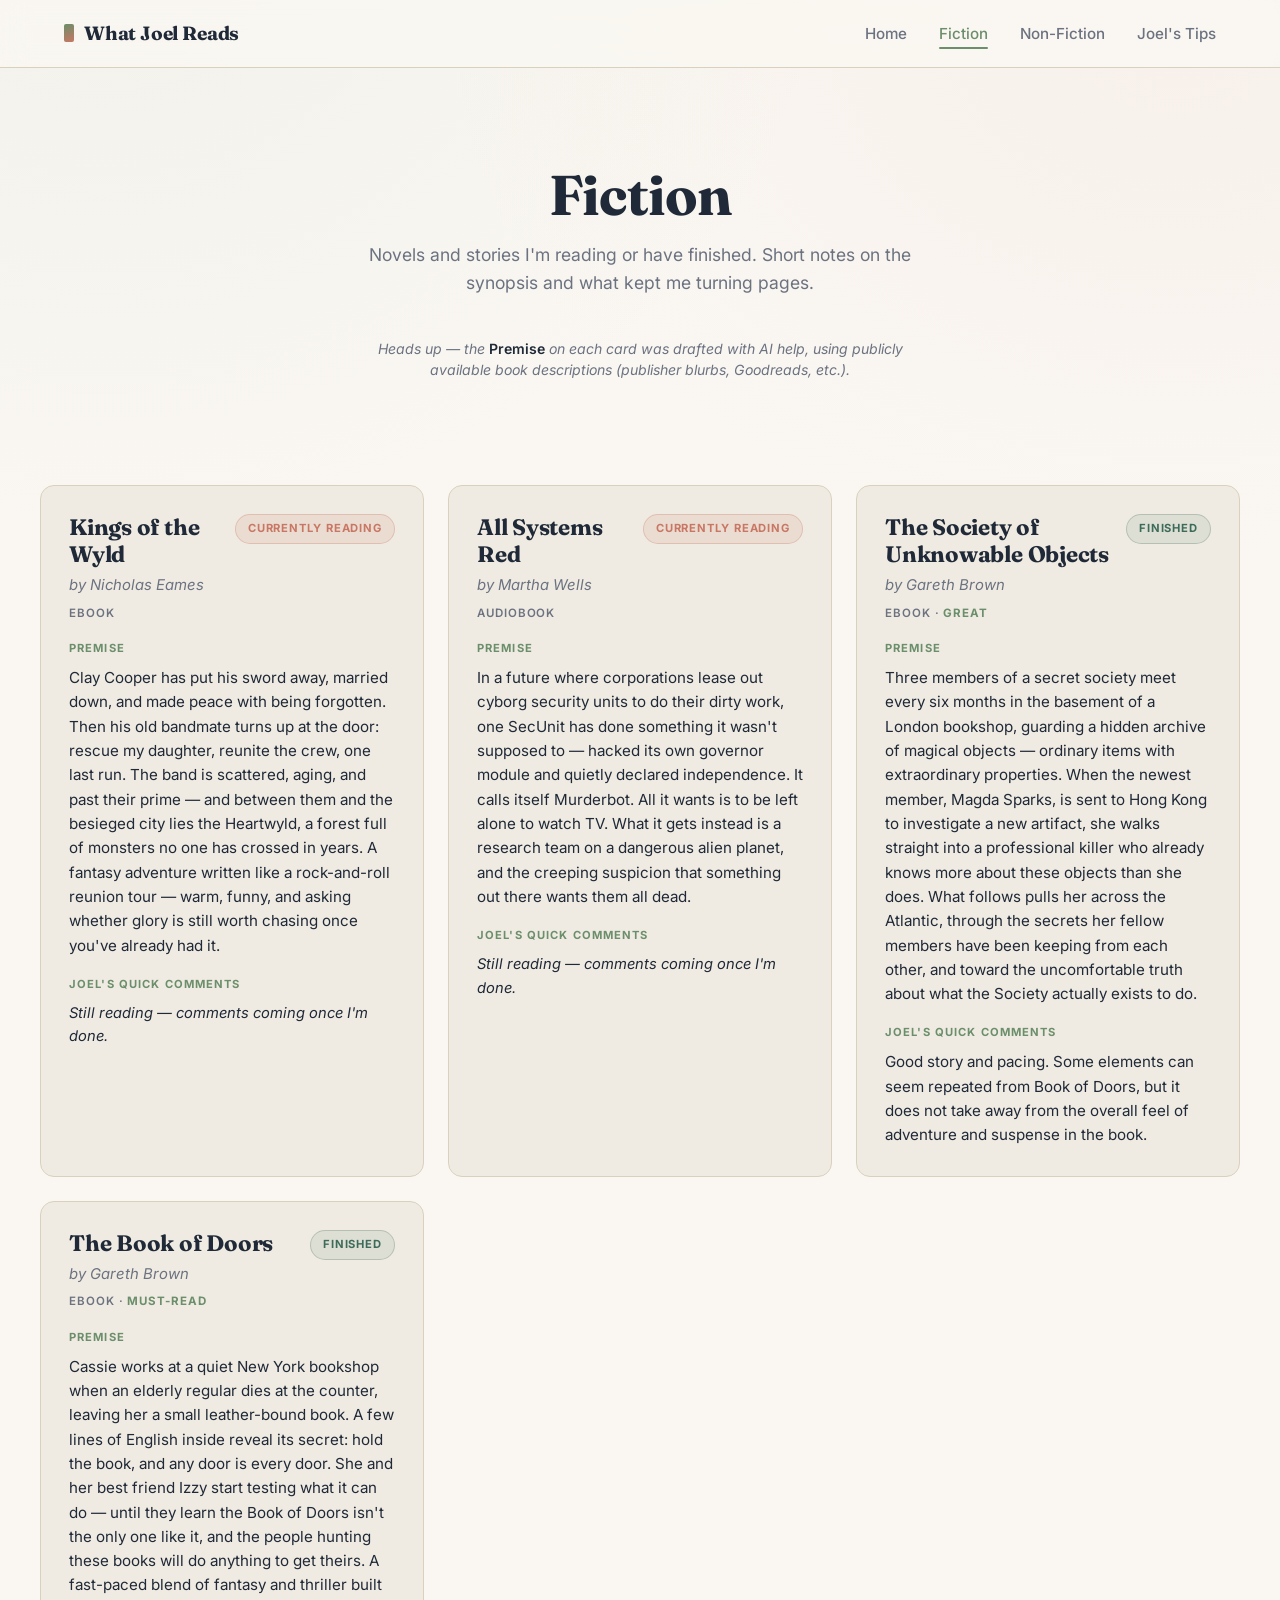
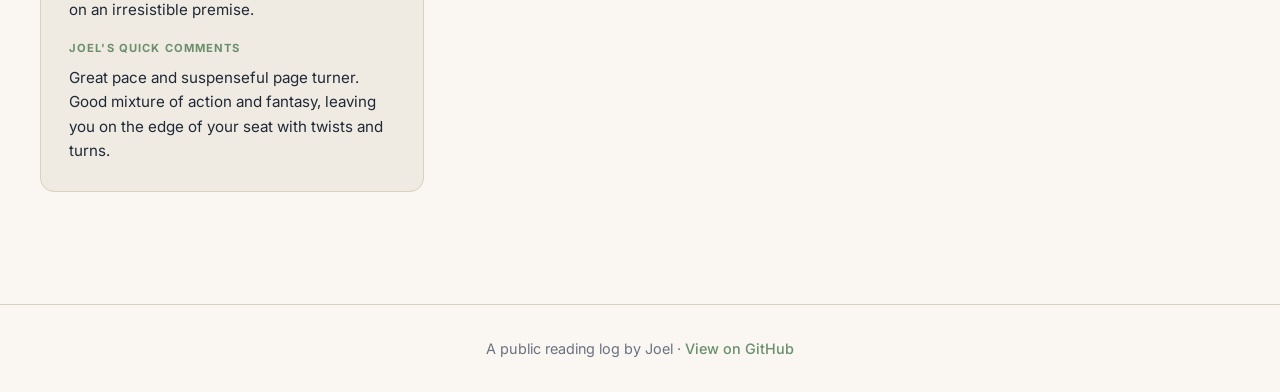
==== fiction.html @ af79e4ab "Update Book of Doors tier to must-read Co-Authored-By: Claude Sonnet 4.6 <noreply@anthropic.com>" ====
<!DOCTYPE html>
<html lang="en">
<head>
  <meta charset="UTF-8">
  <meta name="viewport" content="width=device-width, initial-scale=1.0">
  <title>Fiction — What Joel Reads</title>
  <meta name="description" content="Fiction I'm reading and have read — novels, short stories, and the worlds worth getting lost in.">
  <link rel="preconnect" href="https://fonts.googleapis.com">
  <link rel="preconnect" href="https://fonts.gstatic.com" crossorigin>
  <link rel="stylesheet" href="https://fonts.googleapis.com/css2?family=Fraunces:ital,wght@0,400;0,600;0,700;1,400&family=Inter:wght@400;500;600;700;800&display=swap">
  <link rel="stylesheet" href="styles.css">
</head>
<body>
  <nav class="nav">
    <div class="nav-inner">
      <a href="index.html" class="nav-brand">What Joel Reads</a>
      <button class="nav-toggle" aria-label="Toggle menu" aria-expanded="false">Menu</button>
      <ul class="nav-links">
        <li><a href="index.html">Home</a></li>
        <li><a href="fiction.html" class="active">Fiction</a></li>
        <li><a href="nonfiction.html">Non-Fiction</a></li>
        <li><a href="tips.html">Joel's Tips</a></li>
      </ul>
    </div>
  </nav>

  <main>
    <section class="page-header container">
      <h1 class="fade-up">Fiction</h1>
      <p class="fade-up delay-1">
        Novels and stories I'm reading or have finished. Short notes on the synopsis and what
        kept me turning pages.
      </p>
    </section>

    <p class="page-note container fade-up delay-2">
      Heads up — the <em>Premise</em> on each card was drafted with AI help, using publicly
      available book descriptions (publisher blurbs, Goodreads, etc.).
    </p>

    <section class="section container">
      <!--
        ============================================================
        BOOK CARD TEMPLATE — copy this block to add a new book
        ============================================================
        - Status badge class: "status-reading" / "status-finished" / "status-queued"
        - Badge text: "Currently Reading" / "Finished" / "Up Next"
        - Meta line: format (Ebook / Audiobook / Physical) · optional tier
        - Fiction uses Premise only (a short, trailer-style hook — no spoilers, no "What I Like")
        ============================================================

        <article class="book-card">
          <div class="book-card-head">
            <div class="book-title-block">
              <h2 class="book-title">[Book Title]</h2>
              <p class="book-author">by [Author Name]</p>
              <p class="book-meta">[Format] · <span class="tier">[tier]</span></p>
            </div>
            <span class="status status-reading">Currently Reading</span>
          </div>
          <div class="book-section">
            <h4>Premise</h4>
            <p>[Back-cover-style hook — the setup, the stakes, the feel. No spoilers.]</p>
          </div>
          <div class="book-section">
            <h4>Joel's Quick Comments</h4>
            <p>[Your take — pace, feel, what worked, what didn't.]</p>
          </div>
        </article>
      -->

      <div class="grid">
        <article class="book-card fade-up">
          <div class="book-card-head">
            <div class="book-title-block">
              <h2 class="book-title">Kings of the Wyld</h2>
              <p class="book-author">by Nicholas Eames</p>
              <p class="book-meta">Ebook</p>
            </div>
            <span class="status status-reading">Currently Reading</span>
          </div>
          <div class="book-section">
            <h4>Premise</h4>
            <p>Clay Cooper has put his sword away, married down, and made peace with being forgotten.
              Then his old bandmate turns up at the door: rescue my daughter, reunite the crew, one
              last run. The band is scattered, aging, and past their prime — and between them and
              the besieged city lies the Heartwyld, a forest full of monsters no one has crossed in
              years. A fantasy adventure written like a rock-and-roll reunion tour — warm, funny,
              and asking whether glory is still worth chasing once you've already had it.</p>
          </div>
          <div class="book-section">
            <h4>Joel's Quick Comments</h4>
            <p class="book-placeholder">Still reading — comments coming once I'm done.</p>
          </div>
        </article>

        <article class="book-card fade-up delay-1">
          <div class="book-card-head">
            <div class="book-title-block">
              <h2 class="book-title">All Systems Red</h2>
              <p class="book-author">by Martha Wells</p>
              <p class="book-meta">Audiobook</p>
            </div>
            <span class="status status-reading">Currently Reading</span>
          </div>
          <div class="book-section">
            <h4>Premise</h4>
            <p>In a future where corporations lease out cyborg security units to do their dirty work, one SecUnit has done something it wasn't supposed to — hacked its own governor module and quietly declared independence. It calls itself Murderbot. All it wants is to be left alone to watch TV. What it gets instead is a research team on a dangerous alien planet, and the creeping suspicion that something out there wants them all dead.</p>
          </div>
          <div class="book-section">
            <h4>Joel's Quick Comments</h4>
            <p class="book-placeholder">Still reading — comments coming once I'm done.</p>
          </div>
        </article>

        <article class="book-card fade-up delay-2">
          <div class="book-card-head">
            <div class="book-title-block">
              <h2 class="book-title">The Society of Unknowable Objects</h2>
              <p class="book-author">by Gareth Brown</p>
              <p class="book-meta">Ebook · <span class="tier">great</span></p>
            </div>
            <span class="status status-finished">Finished</span>
          </div>
          <div class="book-section">
            <h4>Premise</h4>
            <p>Three members of a secret society meet every six months in the basement of a London
              bookshop, guarding a hidden archive of magical objects — ordinary items with
              extraordinary properties. When the newest member, Magda Sparks, is sent to Hong Kong
              to investigate a new artifact, she walks straight into a professional killer who
              already knows more about these objects than she does. What follows pulls her across
              the Atlantic, through the secrets her fellow members have been keeping from each
              other, and toward the uncomfortable truth about what the Society actually exists to
              do.</p>
          </div>
          <div class="book-section">
            <h4>Joel's Quick Comments</h4>
            <p>Good story and pacing. Some elements can seem repeated from Book of Doors, but it
              does not take away from the overall feel of adventure and suspense in the book.</p>
          </div>
        </article>

        <article class="book-card fade-up delay-3">
          <div class="book-card-head">
            <div class="book-title-block">
              <h2 class="book-title">The Book of Doors</h2>
              <p class="book-author">by Gareth Brown</p>
              <p class="book-meta">Ebook · <span class="tier">must-read</span></p>
            </div>
            <span class="status status-finished">Finished</span>
          </div>
          <div class="book-section">
            <h4>Premise</h4>
            <p>Cassie works at a quiet New York bookshop when an elderly regular dies at the
              counter, leaving her a small leather-bound book. A few lines of English inside reveal
              its secret: hold the book, and any door is every door. She and her best friend Izzy
              start testing what it can do — until they learn the Book of Doors isn't the only one
              like it, and the people hunting these books will do anything to get theirs. A
              fast-paced blend of fantasy and thriller built on an irresistible premise.</p>
          </div>
          <div class="book-section">
            <h4>Joel's Quick Comments</h4>
            <p>Great pace and suspenseful page turner. Good mixture of action and fantasy, leaving
              you on the edge of your seat with twists and turns.</p>
          </div>
        </article>
      </div>
    </section>
  </main>

  <footer class="footer">
    <div class="container">
      <p>A public reading log by Joel · <a href="https://github.com/Jakayus/ReadingTheseBooks">View on GitHub</a></p>
    </div>
  </footer>

  <script src="script.js"></script>
</body>
</html>
---- styles.css ----
:root {
  --bg: #faf7f2;
  --surface: #f0ebe2;
  --surface-2: #e6dfd1;
  --border: #d9d0bd;
  --border-strong: #c9bea8;
  --text: #1f2937;
  --text-muted: #6b7280;
  --accent: #6b8e6b;
  --accent-hover: #547254;
  --accent-2: #c87764;
  --success: #3d6b5a;
  --in-progress: #c87764;

  --font-sans: 'Inter', -apple-system, BlinkMacSystemFont, 'Segoe UI', sans-serif;
  --font-serif: 'Fraunces', 'Iowan Old Style', Georgia, serif;

  --radius: 14px;
  --radius-sm: 8px;

  --shadow-sm: 0 1px 2px rgba(31, 41, 55, 0.04);
  --shadow-md: 0 1px 3px rgba(31, 41, 55, 0.04), 0 4px 16px rgba(31, 41, 55, 0.04);
  --shadow-lg: 0 4px 12px rgba(31, 41, 55, 0.05), 0 16px 40px rgba(31, 41, 55, 0.08);

  --transition: 200ms cubic-bezier(0.4, 0, 0.2, 1);
  --container: 1200px;
}

*,
*::before,
*::after {
  box-sizing: border-box;
  margin: 0;
  padding: 0;
}

html {
  scroll-behavior: smooth;
}

body {
  background-color: var(--bg);
  background-image:
    radial-gradient(at 8% -10%, rgba(107, 142, 107, 0.06) 0, transparent 45%),
    radial-gradient(at 92% 4%, rgba(200, 119, 100, 0.05) 0, transparent 45%);
  background-attachment: fixed;
  color: var(--text);
  font-family: var(--font-sans);
  font-size: 16px;
  line-height: 1.6;
  -webkit-font-smoothing: antialiased;
  -moz-osx-font-smoothing: grayscale;
  min-height: 100vh;
  display: flex;
  flex-direction: column;
}

main {
  flex: 1;
}

.container {
  width: 100%;
  max-width: var(--container);
  margin: 0 auto;
  padding: 0 24px;
}

/* ============ NAV ============ */

.nav {
  position: sticky;
  top: 0;
  z-index: 100;
  background-color: rgba(250, 247, 242, 0.85);
  backdrop-filter: saturate(180%) blur(14px);
  -webkit-backdrop-filter: saturate(180%) blur(14px);
  border-bottom: 1px solid var(--border);
}

.nav-inner {
  display: flex;
  align-items: center;
  justify-content: space-between;
  padding: 18px 24px;
  max-width: var(--container);
  margin: 0 auto;
  position: relative;
}

.nav-brand {
  font-family: var(--font-serif);
  font-weight: 700;
  font-size: 1.2rem;
  color: var(--text);
  text-decoration: none;
  letter-spacing: -0.01em;
  display: inline-flex;
  align-items: center;
  gap: 10px;
}

.nav-brand::before {
  content: "";
  display: inline-block;
  width: 10px;
  height: 18px;
  border-radius: 2px;
  background: linear-gradient(160deg, var(--accent) 0%, var(--accent-2) 100%);
}

.nav-links {
  display: flex;
  gap: 32px;
  list-style: none;
  align-items: center;
}

.nav-links a {
  color: var(--text-muted);
  text-decoration: none;
  font-weight: 500;
  font-size: 0.95rem;
  transition: color var(--transition);
  position: relative;
  padding: 4px 0;
}

.nav-links a:hover,
.nav-links a.active {
  color: var(--accent);
}

.nav-links a.active::after {
  content: "";
  position: absolute;
  bottom: -2px;
  left: 0;
  right: 0;
  height: 2px;
  background-color: var(--accent);
  border-radius: 2px;
}

.nav-toggle {
  display: none;
  background: none;
  border: 1px solid var(--border);
  border-radius: 8px;
  padding: 8px 12px;
  cursor: pointer;
  color: var(--text);
  font-size: 1rem;
  font-weight: 600;
}

/* ============ HERO ============ */

.hero {
  padding: clamp(72px, 12vw, 132px) 0 clamp(48px, 8vw, 88px);
  text-align: center;
}

.hero-eyebrow {
  display: inline-block;
  font-size: 0.78rem;
  font-weight: 600;
  text-transform: uppercase;
  letter-spacing: 0.12em;
  color: var(--accent);
  background-color: rgba(107, 142, 107, 0.1);
  border: 1px solid rgba(107, 142, 107, 0.2);
  padding: 6px 14px;
  border-radius: 999px;
  margin-bottom: 28px;
}

.hero h1 {
  font-family: var(--font-serif);
  font-weight: 700;
  font-size: clamp(2.5rem, 6.5vw, 4.75rem);
  line-height: 1.05;
  letter-spacing: -0.025em;
  margin-bottom: 24px;
  background: linear-gradient(135deg, var(--accent) 0%, var(--accent-2) 100%);
  -webkit-background-clip: text;
  background-clip: text;
  -webkit-text-fill-color: transparent;
  color: transparent;
  max-width: 14ch;
  margin-left: auto;
  margin-right: auto;
}

.hero p {
  font-size: clamp(1.05rem, 1.6vw, 1.25rem);
  color: var(--text-muted);
  max-width: 620px;
  margin: 0 auto 40px;
  line-height: 1.6;
}

.btn-group {
  display: flex;
  gap: 14px;
  justify-content: center;
  flex-wrap: wrap;
}

.btn {
  display: inline-flex;
  align-items: center;
  gap: 8px;
  padding: 13px 26px;
  border-radius: 10px;
  font-family: inherit;
  font-weight: 600;
  font-size: 0.95rem;
  text-decoration: none;
  cursor: pointer;
  transition: all var(--transition);
  border: 1px solid transparent;
  white-space: nowrap;
}

.btn-primary {
  background-color: var(--accent);
  color: #fff;
  box-shadow: 0 1px 2px rgba(107, 142, 107, 0.2);
}

.btn-primary:hover {
  background-color: var(--accent-hover);
  transform: translateY(-2px);
  box-shadow: 0 8px 20px rgba(107, 142, 107, 0.28);
}

.btn-secondary {
  background-color: transparent;
  color: var(--text);
  border-color: var(--border-strong);
}

.btn-secondary:hover {
  border-color: var(--accent);
  color: var(--accent);
  transform: translateY(-2px);
  background-color: rgba(107, 142, 107, 0.04);
}

/* ============ PAGE HEADER ============ */

.page-header {
  padding: clamp(56px, 9vw, 96px) 0 clamp(28px, 4vw, 48px);
  text-align: center;
}

.page-header .hero-eyebrow {
  margin-bottom: 20px;
}

.page-header h1 {
  font-family: var(--font-serif);
  font-weight: 700;
  font-size: clamp(2rem, 5vw, 3.5rem);
  line-height: 1.1;
  letter-spacing: -0.02em;
  margin-bottom: 16px;
}

.page-header p {
  font-size: 1.1rem;
  color: var(--text-muted);
  max-width: 600px;
  margin: 0 auto;
}

.page-note {
  max-width: 600px;
  margin: -8px auto clamp(32px, 5vw, 56px);
  text-align: center;
  font-size: 0.88rem;
  font-style: italic;
  color: var(--text-muted);
  line-height: 1.55;
}

.page-note em {
  font-style: normal;
  font-weight: 600;
  color: var(--text);
}

/* ============ SECTION ============ */

.section {
  padding: clamp(24px, 4vw, 48px) 0 clamp(64px, 10vw, 112px);
}

.section-divider {
  display: flex;
  align-items: center;
  gap: 16px;
  margin: 0 auto 32px;
  max-width: 200px;
  color: var(--text-muted);
  font-family: var(--font-serif);
  font-style: italic;
  font-size: 0.95rem;
}

.section-divider::before,
.section-divider::after {
  content: "";
  flex: 1;
  height: 1px;
  background-color: var(--border-strong);
}

/* ============ GRID ============ */

.grid {
  display: grid;
  grid-template-columns: repeat(3, 1fr);
  gap: 24px;
}

.grid-2 {
  grid-template-columns: repeat(2, 1fr);
}

@media (max-width: 900px) {
  .grid,
  .grid-2 {
    grid-template-columns: repeat(2, 1fr);
  }
}

@media (max-width: 620px) {
  .grid,
  .grid-2 {
    grid-template-columns: 1fr;
  }
}

/* ============ FEATURE CARD (landing) ============ */

.feature-card {
  background-color: var(--surface);
  border: 1px solid var(--border);
  border-radius: var(--radius);
  padding: 32px;
  text-decoration: none;
  color: inherit;
  display: flex;
  flex-direction: column;
  gap: 12px;
  transition: all var(--transition);
  position: relative;
  overflow: hidden;
}

.feature-card::before {
  content: "";
  position: absolute;
  top: 0;
  left: 0;
  right: 0;
  height: 3px;
  background: linear-gradient(90deg, var(--accent), var(--accent-2));
  opacity: 0;
  transition: opacity var(--transition);
}

.feature-card:hover {
  transform: translateY(-4px);
  border-color: var(--border-strong);
  box-shadow: var(--shadow-lg);
  background-color: var(--surface-2);
}

.feature-card:hover::before {
  opacity: 1;
}

.feature-eyebrow {
  font-size: 0.75rem;
  font-weight: 600;
  text-transform: uppercase;
  letter-spacing: 0.1em;
  color: var(--accent);
  margin-bottom: 4px;
}

.feature-card h3 {
  font-family: var(--font-serif);
  font-weight: 700;
  font-size: 1.5rem;
  line-height: 1.2;
  color: var(--text);
}

.feature-card p {
  color: var(--text-muted);
  font-size: 0.97rem;
  line-height: 1.6;
}

.feature-arrow {
  display: inline-flex;
  align-items: center;
  gap: 6px;
  margin-top: auto;
  padding-top: 16px;
  color: var(--accent);
  font-weight: 600;
  font-size: 0.9rem;
  transition: gap var(--transition);
}

.feature-card:hover .feature-arrow {
  gap: 12px;
}

/* ============ BOOK CARD ============ */

.book-card {
  background-color: var(--surface);
  border: 1px solid var(--border);
  border-radius: var(--radius);
  padding: 28px;
  display: flex;
  flex-direction: column;
  gap: 18px;
  transition: all var(--transition);
}

.book-card:hover {
  transform: translateY(-3px);
  border-color: var(--border-strong);
  box-shadow: var(--shadow-lg);
  background-color: var(--surface-2);
}

.book-card-head {
  display: flex;
  justify-content: space-between;
  align-items: flex-start;
  gap: 16px;
}

.book-title-block {
  min-width: 0;
}

.book-title {
  font-family: var(--font-serif);
  font-weight: 700;
  font-size: 1.4rem;
  line-height: 1.2;
  letter-spacing: -0.01em;
  color: var(--text);
  margin-bottom: 6px;
}

.book-author {
  font-size: 0.93rem;
  color: var(--text-muted);
  font-style: italic;
}

.status {
  display: inline-block;
  padding: 5px 12px;
  border-radius: 999px;
  font-size: 0.7rem;
  font-weight: 700;
  text-transform: uppercase;
  letter-spacing: 0.08em;
  white-space: nowrap;
  flex-shrink: 0;
}

.status-reading {
  background-color: rgba(200, 119, 100, 0.12);
  color: var(--in-progress);
  border: 1px solid rgba(200, 119, 100, 0.3);
}

.status-finished {
  background-color: rgba(61, 107, 90, 0.1);
  color: var(--success);
  border: 1px solid rgba(61, 107, 90, 0.25);
}

.status-queued {
  background-color: rgba(163, 120, 42, 0.12);
  color: #8a6420;
  border: 1px solid rgba(163, 120, 42, 0.3);
}

.status-ongoing-learning {
  background-color: rgba(66, 133, 175, 0.12);
  color: #2e6a9e;
  border: 1px solid rgba(66, 133, 175, 0.3);
}

.status-ongoing-workbook {
  background-color: rgba(130, 90, 160, 0.12);
  color: #6b3fa0;
  border: 1px solid rgba(130, 90, 160, 0.3);
}

.book-meta {
  margin-top: 6px;
  font-size: 0.72rem;
  font-weight: 600;
  text-transform: uppercase;
  letter-spacing: 0.08em;
  color: var(--text-muted);
}

.book-meta .tier {
  color: var(--accent);
  font-weight: 700;
}

.book-section ul.bullet-list {
  list-style: none;
  padding: 0;
  margin: 0;
}

.book-section ul.bullet-list li {
  position: relative;
  padding-left: 22px;
  margin-bottom: 8px;
  font-size: 0.94rem;
  line-height: 1.55;
  color: var(--text);
}

.book-section ul.bullet-list li:last-child {
  margin-bottom: 0;
}

.book-section ul.bullet-list li::before {
  content: "→";
  position: absolute;
  left: 0;
  color: var(--accent);
  font-weight: 700;
}

.book-coming-soon {
  margin-top: 4px;
  padding-top: 14px;
  border-top: 1px dashed var(--border-strong);
  font-style: italic;
  font-size: 0.9rem;
  color: var(--text-muted);
}

.book-section .book-placeholder {
  font-style: italic;
  font-size: 0.92rem;
  color: var(--text);
}

.book-section h4 {
  font-size: 0.7rem;
  font-weight: 700;
  text-transform: uppercase;
  letter-spacing: 0.1em;
  color: var(--accent);
  margin-bottom: 8px;
}

.book-section p {
  color: var(--text);
  font-size: 0.95rem;
  line-height: 1.6;
}

.book-section--brief p {
  font-size: 0.88rem;
  color: var(--text);
  line-height: 1.55;
}

/* ============ TIPS PAGE ============ */

.tips-coming-soon {
  text-align: center;
  font-family: var(--font-serif);
  font-style: italic;
  font-size: 1.2rem;
  color: var(--text-muted);
  padding: clamp(48px, 8vw, 96px) 0;
}

.tips-stack {
  display: flex;
  flex-direction: column;
  gap: 24px;
  max-width: 820px;
  margin: 0 auto;
}

.tip-card {
  background-color: var(--surface);
  border: 1px solid var(--border);
  border-radius: var(--radius);
  padding: 36px;
  transition: all var(--transition);
  position: relative;
}

.tip-card:hover {
  border-color: var(--border-strong);
  box-shadow: var(--shadow-md);
}

.tip-number {
  position: absolute;
  top: 24px;
  right: 32px;
  font-family: var(--font-serif);
  font-style: italic;
  font-weight: 400;
  font-size: 2.5rem;
  color: var(--accent);
  opacity: 0.3;
  line-height: 1;
}

.tip-card h2 {
  font-family: var(--font-serif);
  font-weight: 700;
  font-size: 1.6rem;
  line-height: 1.2;
  letter-spacing: -0.01em;
  margin-bottom: 16px;
  padding-right: 60px;
}

.tip-card > p {
  color: var(--text-muted);
  font-size: 1rem;
  line-height: 1.7;
  margin-bottom: 16px;
}

.tip-card > p:last-child {
  margin-bottom: 0;
}

.tip-list {
  list-style: none;
  padding: 0;
}

.tip-list li {
  position: relative;
  padding-left: 24px;
  margin-bottom: 10px;
  color: var(--text-muted);
  line-height: 1.6;
}

.tip-list li::before {
  content: "→";
  position: absolute;
  left: 0;
  color: var(--accent);
  font-weight: 700;
}

.tip-list li strong {
  color: var(--text);
  font-weight: 600;
}

/* ============ FOOTER ============ */

.footer {
  border-top: 1px solid var(--border);
  padding: 32px 0;
  text-align: center;
  color: var(--text-muted);
  font-size: 0.9rem;
  margin-top: auto;
}

.footer a {
  color: var(--accent);
  text-decoration: none;
  font-weight: 500;
}

.footer a:hover {
  text-decoration: underline;
}

/* ============ FADE-IN ANIMATION ============ */

@media (prefers-reduced-motion: no-preference) {
  .fade-up {
    opacity: 0;
    transform: translateY(16px);
    animation: fadeUp 600ms cubic-bezier(0.4, 0, 0.2, 1) forwards;
  }

  .fade-up.delay-1 { animation-delay: 80ms; }
  .fade-up.delay-2 { animation-delay: 160ms; }
  .fade-up.delay-3 { animation-delay: 240ms; }
  .fade-up.delay-4 { animation-delay: 320ms; }

  @keyframes fadeUp {
    to {
      opacity: 1;
      transform: translateY(0);
    }
  }
}

/* ============ MOBILE NAV ============ */

@media (max-width: 720px) {
  .nav-toggle {
    display: inline-flex;
  }

  .nav-links {
    display: none;
    position: absolute;
    top: 100%;
    left: 0;
    right: 0;
    background-color: var(--bg);
    border-bottom: 1px solid var(--border);
    flex-direction: column;
    gap: 4px;
    padding: 16px 24px 24px;
    align-items: stretch;
  }

  .nav-links.open {
    display: flex;
  }

  .nav-links li {
    width: 100%;
  }

  .nav-links a {
    display: block;
    padding: 10px 0;
    font-size: 1rem;
  }

  .nav-links a.active::after {
    display: none;
  }
}
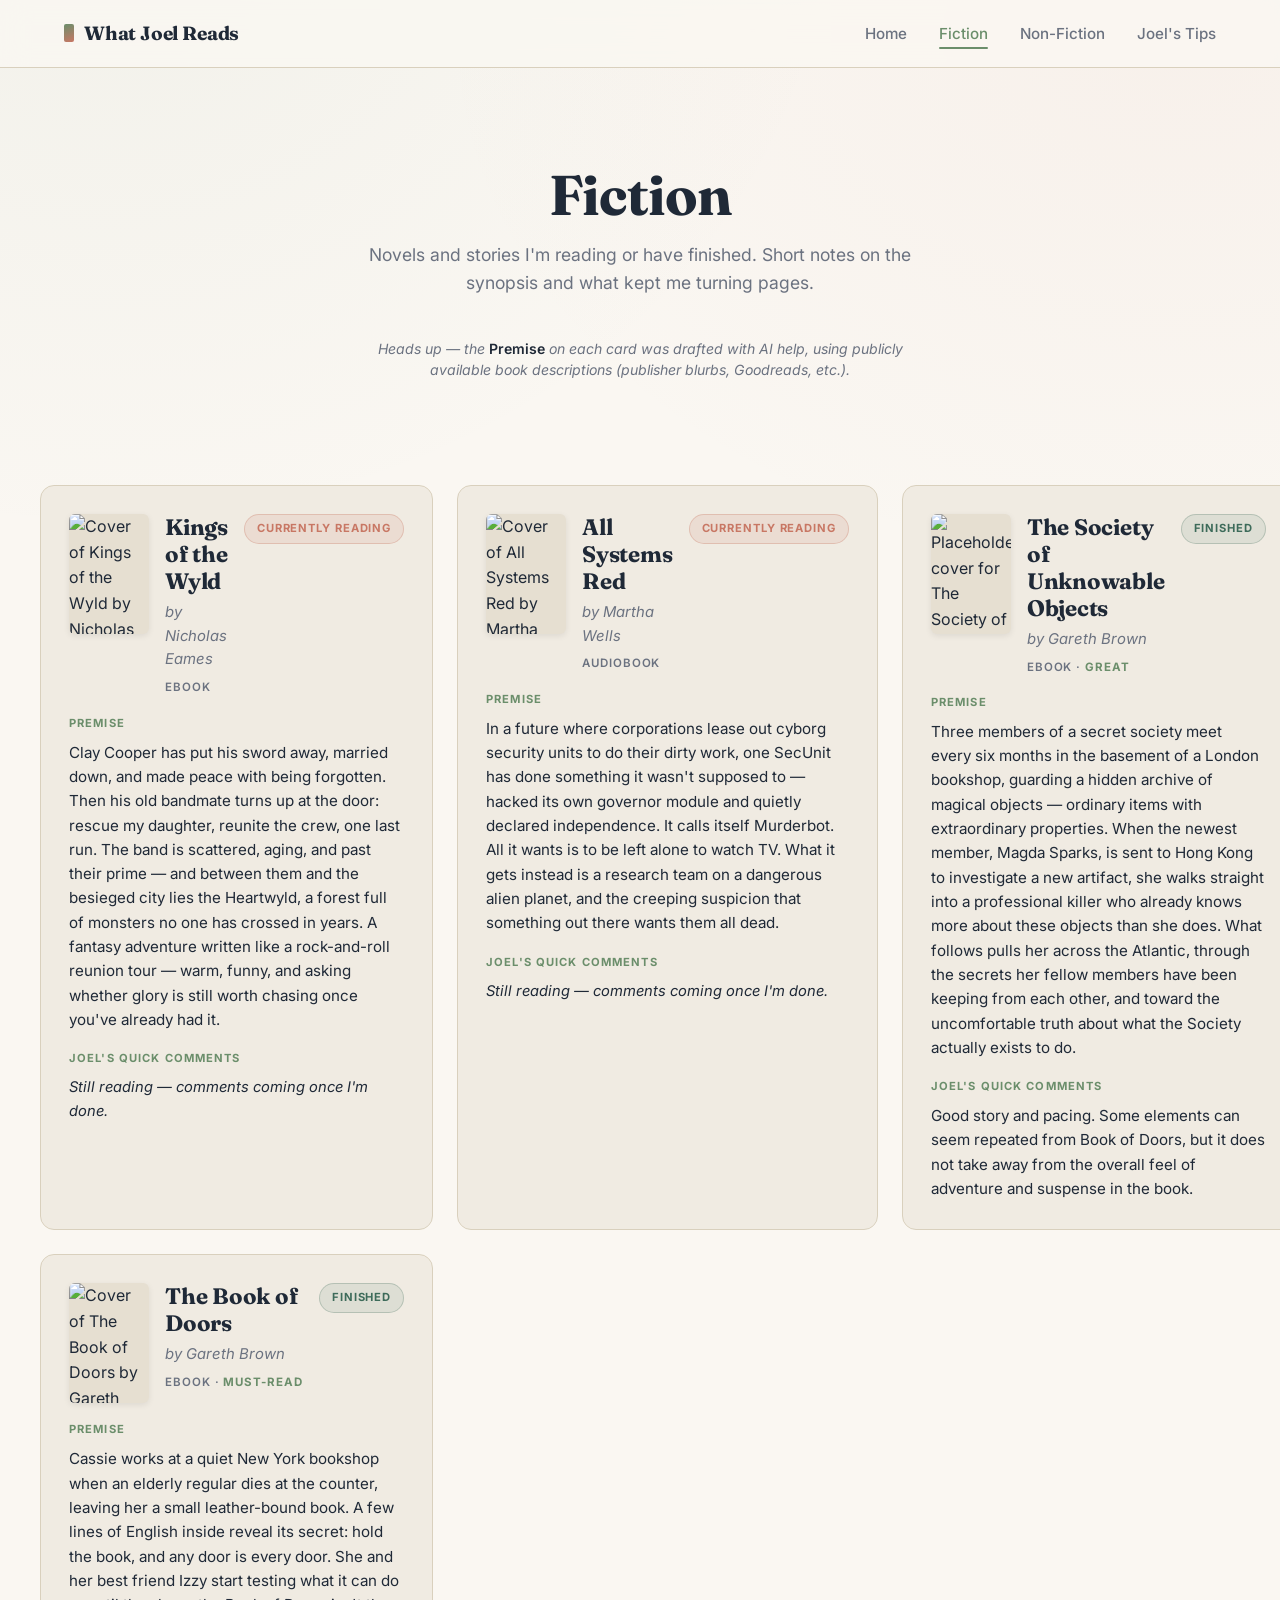
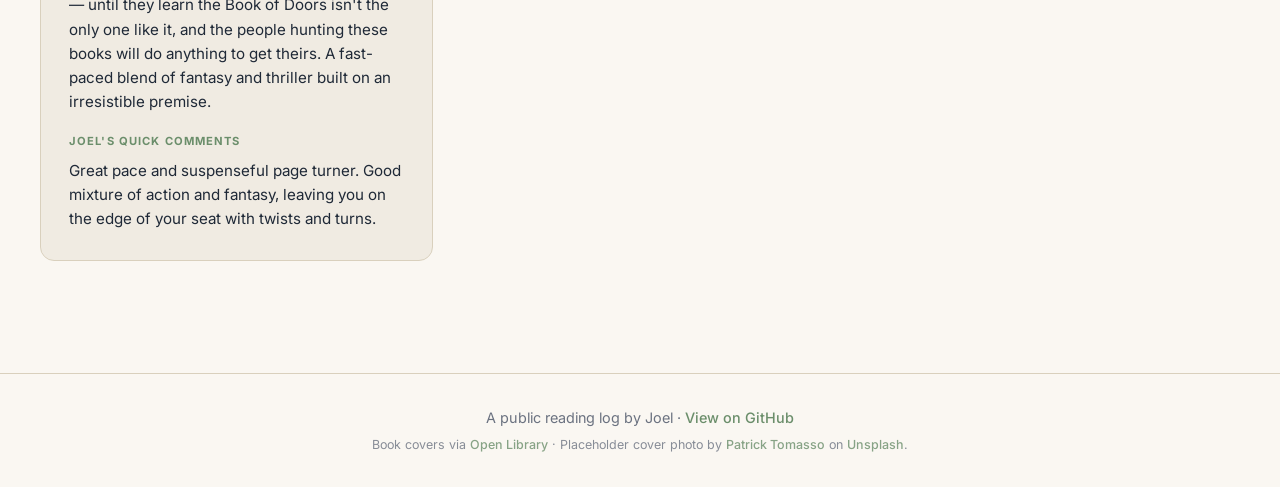
==== commit 67ccb1de: "Add Open Library cover images and Unsplash placeholder fallback Hotlinks book covers from Open Libra" ====
--- a/fiction.html
+++ b/fiction.html
@@ -47,10 +47,20 @@
         - Badge text: "Currently Reading" / "Finished" / "Up Next"
         - Meta line: format (Ebook / Audiobook / Physical) · optional tier
         - Fiction uses Premise only (a short, trailer-style hook — no spoilers, no "What I Like")
+        - Cover image: hotlinked from Open Library by ISBN
+            https://covers.openlibrary.org/b/isbn/{ISBN}-M.jpg?default=false
+          The ?default=false makes the cover server return 404 when no cover exists,
+          which triggers the onerror handler to swap in the Unsplash placeholder.
+          If you don't have an ISBN at all, set src directly to the Unsplash URL below.
         ============================================================
 
         <article class="book-card">
           <div class="book-card-head">
+            <img class="book-cover"
+                 src="https://covers.openlibrary.org/b/isbn/[ISBN]-M.jpg?default=false"
+                 alt="Cover of [Book Title] by [Author Name]"
+                 loading="lazy"
+                 onerror="this.onerror=null;this.src='https://images.unsplash.com/photo-1457369804613-52c61a468e7d?w=400&amp;auto=format&amp;fit=crop&amp;q=80';">
             <div class="book-title-block">
               <h2 class="book-title">[Book Title]</h2>
               <p class="book-author">by [Author Name]</p>
@@ -72,6 +82,11 @@
       <div class="grid">
         <article class="book-card fade-up">
           <div class="book-card-head">
+            <img class="book-cover"
+                 src="https://covers.openlibrary.org/b/isbn/9780316362474-M.jpg?default=false"
+                 alt="Cover of Kings of the Wyld by Nicholas Eames"
+                 loading="lazy"
+                 onerror="this.onerror=null;this.src='https://images.unsplash.com/photo-1457369804613-52c61a468e7d?w=400&amp;auto=format&amp;fit=crop&amp;q=80';">
             <div class="book-title-block">
               <h2 class="book-title">Kings of the Wyld</h2>
               <p class="book-author">by Nicholas Eames</p>
@@ -96,6 +111,11 @@
 
         <article class="book-card fade-up delay-1">
           <div class="book-card-head">
+            <img class="book-cover"
+                 src="https://covers.openlibrary.org/b/isbn/9780765397522-M.jpg?default=false"
+                 alt="Cover of All Systems Red by Martha Wells"
+                 loading="lazy"
+                 onerror="this.onerror=null;this.src='https://images.unsplash.com/photo-1457369804613-52c61a468e7d?w=400&amp;auto=format&amp;fit=crop&amp;q=80';">
             <div class="book-title-block">
               <h2 class="book-title">All Systems Red</h2>
               <p class="book-author">by Martha Wells</p>
@@ -115,6 +135,10 @@
 
         <article class="book-card fade-up delay-2">
           <div class="book-card-head">
+            <img class="book-cover"
+                 src="https://images.unsplash.com/photo-1457369804613-52c61a468e7d?w=400&amp;auto=format&amp;fit=crop&amp;q=80"
+                 alt="Placeholder cover for The Society of Unknowable Objects by Gareth Brown"
+                 loading="lazy">
             <div class="book-title-block">
               <h2 class="book-title">The Society of Unknowable Objects</h2>
               <p class="book-author">by Gareth Brown</p>
@@ -142,6 +166,11 @@
 
         <article class="book-card fade-up delay-3">
           <div class="book-card-head">
+            <img class="book-cover"
+                 src="https://covers.openlibrary.org/b/isbn/9780063323988-M.jpg?default=false"
+                 alt="Cover of The Book of Doors by Gareth Brown"
+                 loading="lazy"
+                 onerror="this.onerror=null;this.src='https://images.unsplash.com/photo-1457369804613-52c61a468e7d?w=400&amp;auto=format&amp;fit=crop&amp;q=80';">
             <div class="book-title-block">
               <h2 class="book-title">The Book of Doors</h2>
               <p class="book-author">by Gareth Brown</p>
@@ -171,6 +200,7 @@
   <footer class="footer">
     <div class="container">
       <p>A public reading log by Joel · <a href="https://github.com/Jakayus/ReadingTheseBooks">View on GitHub</a></p>
+      <p class="footer-credit">Book covers via <a href="https://openlibrary.org">Open Library</a> · Placeholder cover photo by <a href="https://unsplash.com/@impatrickt">Patrick Tomasso</a> on <a href="https://unsplash.com/">Unsplash</a>.</p>
     </div>
   </footer>
 
--- a/styles.css
+++ b/styles.css
@@ -449,8 +449,23 @@
   gap: 16px;
 }
 
+.book-cover {
+  width: 80px;
+  aspect-ratio: 2 / 3;
+  object-fit: cover;
+  border-radius: 6px;
+  flex-shrink: 0;
+  background-color: var(--surface-2);
+  box-shadow: 0 2px 6px rgba(0, 0, 0, 0.08);
+}
+
+@media (max-width: 480px) {
+  .book-cover { width: 64px; }
+}
+
 .book-title-block {
   min-width: 0;
+  flex: 1;
 }
 
 .book-title {
@@ -700,6 +715,12 @@
 
 .footer a:hover {
   text-decoration: underline;
+}
+
+.footer-credit {
+  font-size: 0.78rem;
+  margin-top: 6px;
+  opacity: 0.8;
 }
 
 /* ============ FADE-IN ANIMATION ============ */
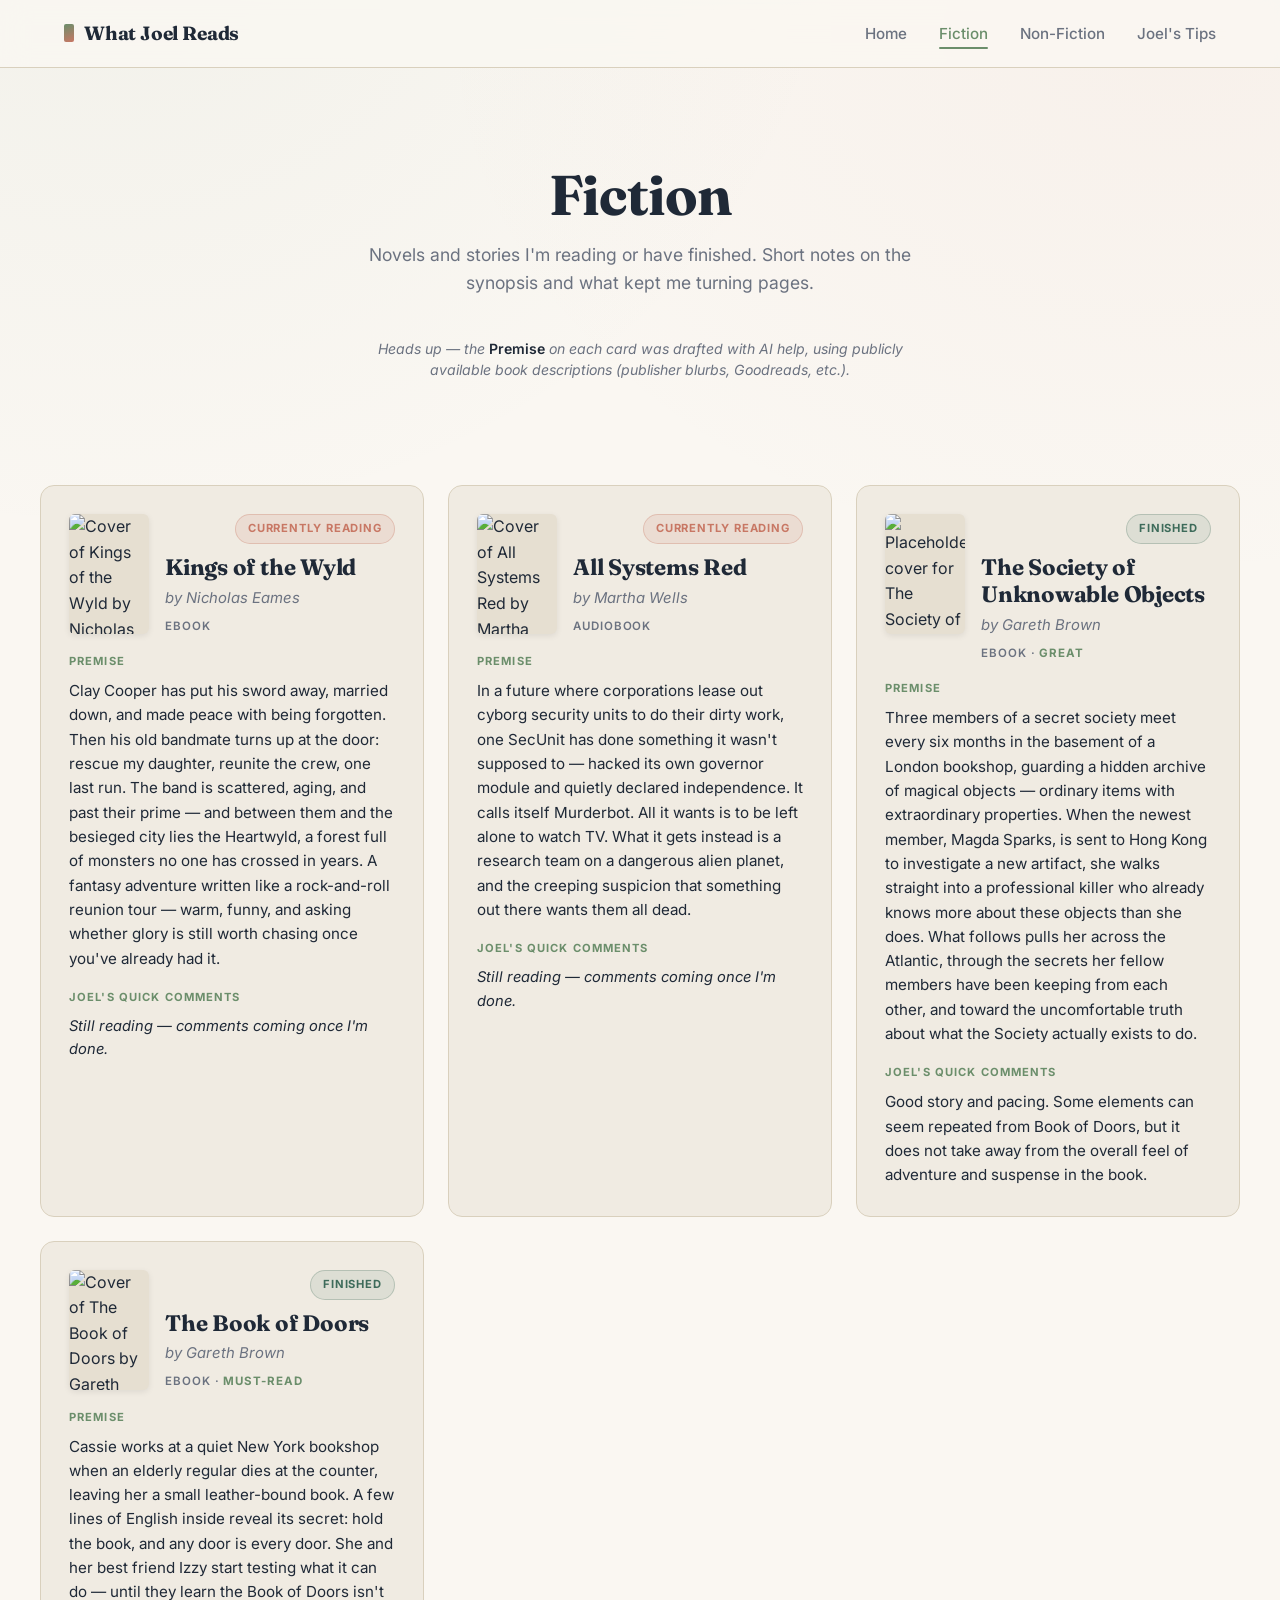
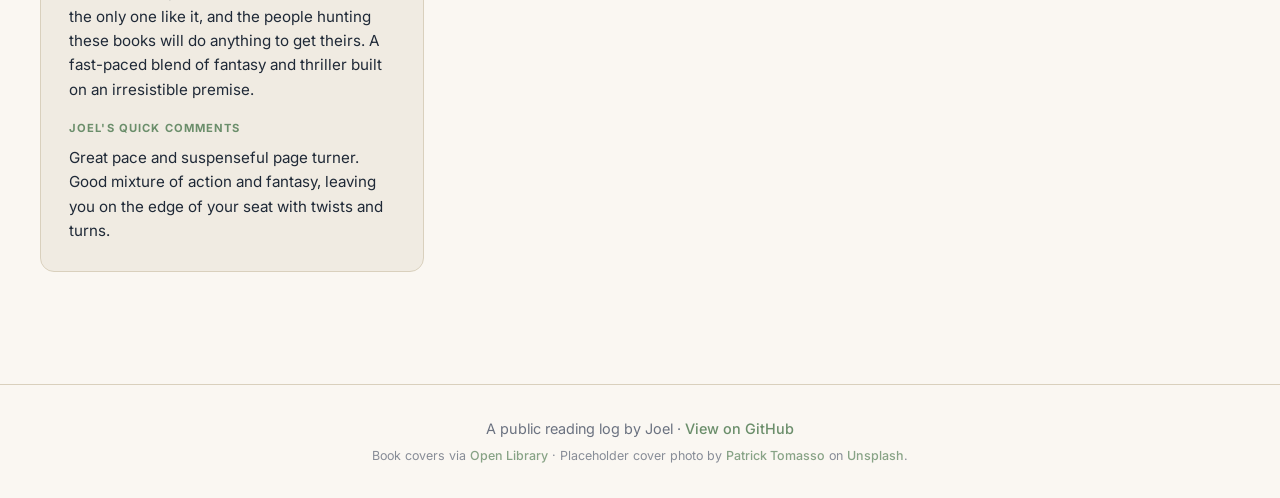
==== commit e0422f7f: "Swap placeholder cover image to new Unsplash photo Replace the previous fallback (photo-145736980461" ====
--- a/fiction.html
+++ b/fiction.html
@@ -60,7 +60,7 @@
                  src="https://covers.openlibrary.org/b/isbn/[ISBN]-M.jpg?default=false"
                  alt="Cover of [Book Title] by [Author Name]"
                  loading="lazy"
-                 onerror="this.onerror=null;this.src='https://images.unsplash.com/photo-1457369804613-52c61a468e7d?w=400&amp;auto=format&amp;fit=crop&amp;q=80';">
+                 onerror="this.onerror=null;this.src='https://images.unsplash.com/photo-1568667256531-7d5ac92eaa7a?w=400&amp;auto=format&amp;fit=crop&amp;q=80';">
             <div class="book-title-block">
               <h2 class="book-title">[Book Title]</h2>
               <p class="book-author">by [Author Name]</p>
@@ -86,7 +86,7 @@
                  src="https://covers.openlibrary.org/b/isbn/9780316362474-M.jpg?default=false"
                  alt="Cover of Kings of the Wyld by Nicholas Eames"
                  loading="lazy"
-                 onerror="this.onerror=null;this.src='https://images.unsplash.com/photo-1457369804613-52c61a468e7d?w=400&amp;auto=format&amp;fit=crop&amp;q=80';">
+                 onerror="this.onerror=null;this.src='https://images.unsplash.com/photo-1568667256531-7d5ac92eaa7a?w=400&amp;auto=format&amp;fit=crop&amp;q=80';">
             <div class="book-title-block">
               <h2 class="book-title">Kings of the Wyld</h2>
               <p class="book-author">by Nicholas Eames</p>
@@ -115,7 +115,7 @@
                  src="https://covers.openlibrary.org/b/isbn/9780765397522-M.jpg?default=false"
                  alt="Cover of All Systems Red by Martha Wells"
                  loading="lazy"
-                 onerror="this.onerror=null;this.src='https://images.unsplash.com/photo-1457369804613-52c61a468e7d?w=400&amp;auto=format&amp;fit=crop&amp;q=80';">
+                 onerror="this.onerror=null;this.src='https://images.unsplash.com/photo-1568667256531-7d5ac92eaa7a?w=400&amp;auto=format&amp;fit=crop&amp;q=80';">
             <div class="book-title-block">
               <h2 class="book-title">All Systems Red</h2>
               <p class="book-author">by Martha Wells</p>
@@ -136,7 +136,7 @@
         <article class="book-card fade-up delay-2">
           <div class="book-card-head">
             <img class="book-cover"
-                 src="https://images.unsplash.com/photo-1457369804613-52c61a468e7d?w=400&amp;auto=format&amp;fit=crop&amp;q=80"
+                 src="https://images.unsplash.com/photo-1568667256531-7d5ac92eaa7a?w=400&amp;auto=format&amp;fit=crop&amp;q=80"
                  alt="Placeholder cover for The Society of Unknowable Objects by Gareth Brown"
                  loading="lazy">
             <div class="book-title-block">
@@ -170,7 +170,7 @@
                  src="https://covers.openlibrary.org/b/isbn/9780063323988-M.jpg?default=false"
                  alt="Cover of The Book of Doors by Gareth Brown"
                  loading="lazy"
-                 onerror="this.onerror=null;this.src='https://images.unsplash.com/photo-1457369804613-52c61a468e7d?w=400&amp;auto=format&amp;fit=crop&amp;q=80';">
+                 onerror="this.onerror=null;this.src='https://images.unsplash.com/photo-1568667256531-7d5ac92eaa7a?w=400&amp;auto=format&amp;fit=crop&amp;q=80';">
             <div class="book-title-block">
               <h2 class="book-title">The Book of Doors</h2>
               <p class="book-author">by Gareth Brown</p>
--- a/styles.css
+++ b/styles.css
@@ -443,29 +443,36 @@
 }
 
 .book-card-head {
-  display: flex;
-  justify-content: space-between;
-  align-items: flex-start;
-  gap: 16px;
+  display: grid;
+  grid-template-columns: auto 1fr;
+  grid-template-rows: auto auto;
+  grid-template-areas:
+    "cover status"
+    "cover title";
+  column-gap: 16px;
+  row-gap: 10px;
+  align-items: start;
 }
 
 .book-cover {
+  grid-area: cover;
   width: 80px;
   aspect-ratio: 2 / 3;
   object-fit: cover;
   border-radius: 6px;
-  flex-shrink: 0;
   background-color: var(--surface-2);
   box-shadow: 0 2px 6px rgba(0, 0, 0, 0.08);
+  align-self: start;
 }
 
 @media (max-width: 480px) {
-  .book-cover { width: 64px; }
+  .book-cover { width: 72px; }
 }
 
 .book-title-block {
+  grid-area: title;
   min-width: 0;
-  flex: 1;
+  align-self: start;
 }
 
 .book-title {
@@ -485,6 +492,9 @@
 }
 
 .status {
+  grid-area: status;
+  justify-self: end;
+  align-self: start;
   display: inline-block;
   padding: 5px 12px;
   border-radius: 999px;
@@ -493,7 +503,14 @@
   text-transform: uppercase;
   letter-spacing: 0.08em;
   white-space: nowrap;
-  flex-shrink: 0;
+}
+
+@media (max-width: 480px) {
+  .status {
+    padding: 4px 10px;
+    font-size: 0.65rem;
+    letter-spacing: 0.06em;
+  }
 }
 
 .status-reading {
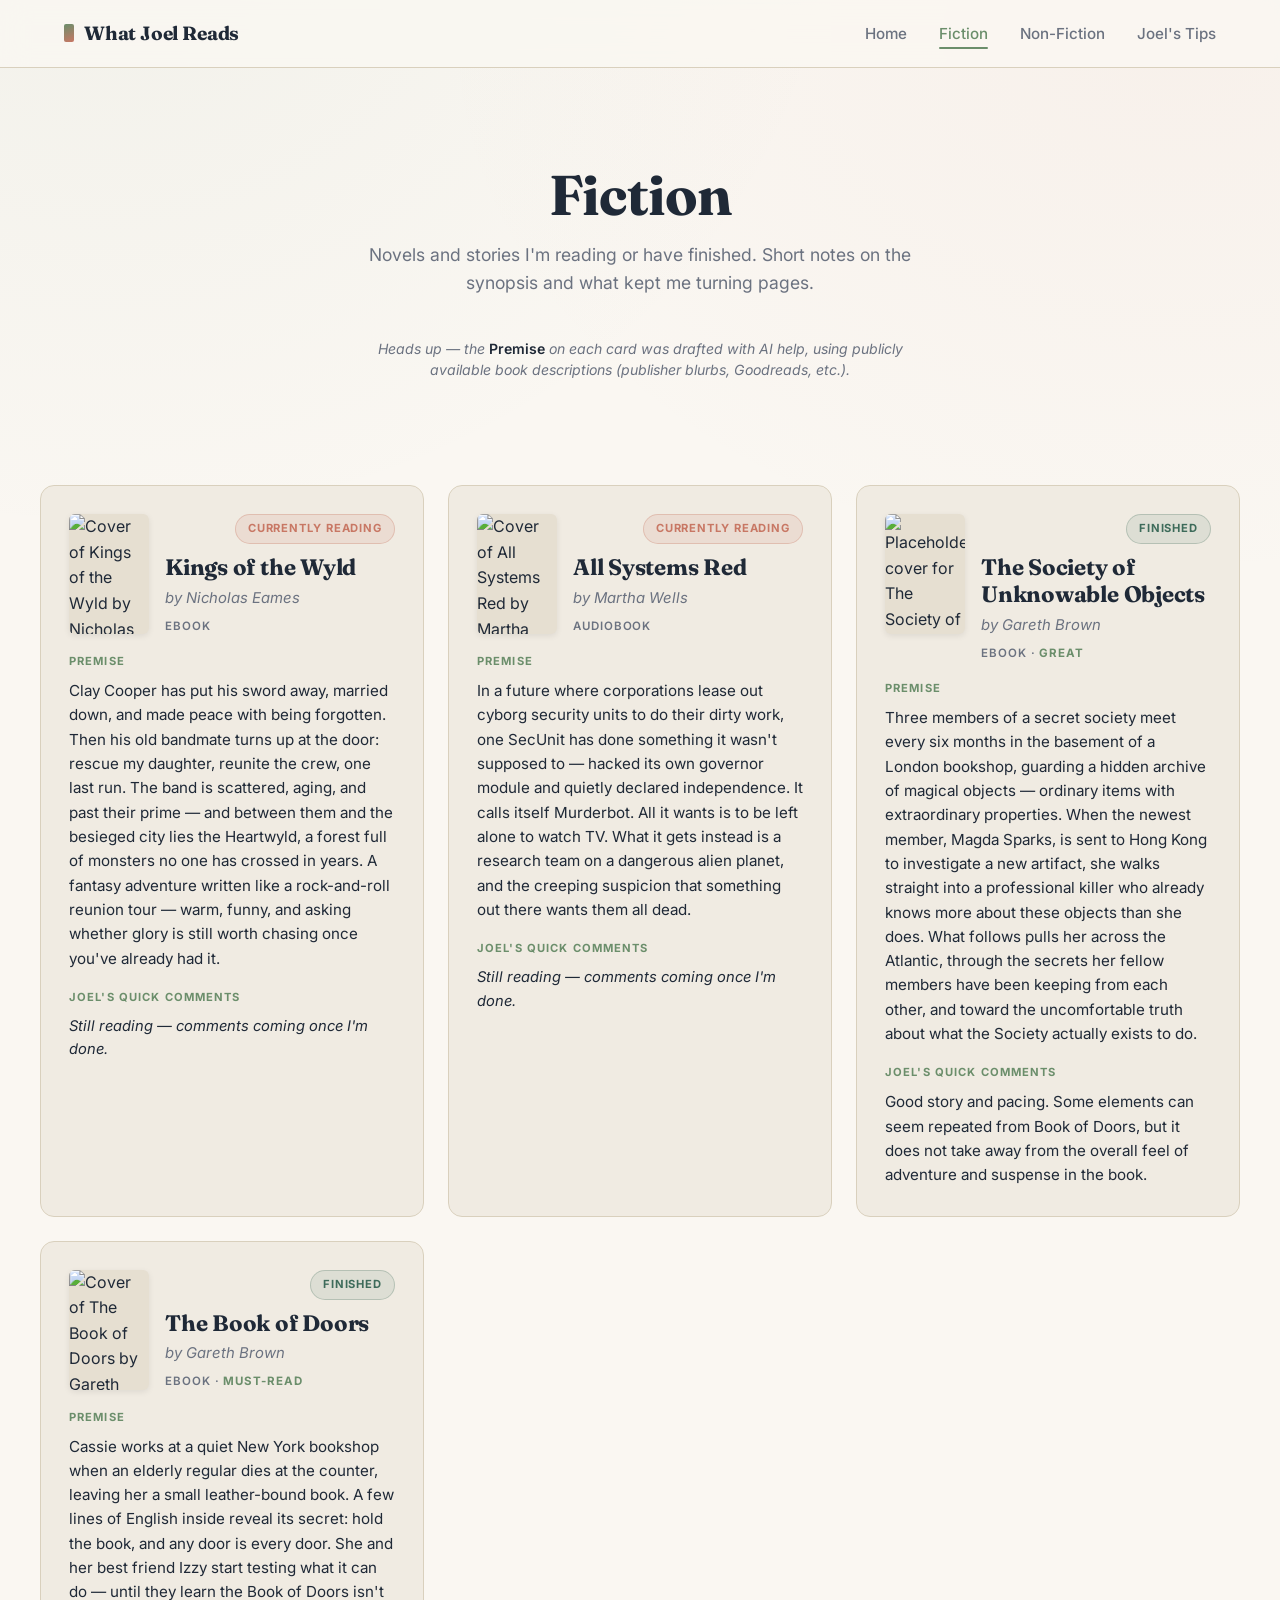
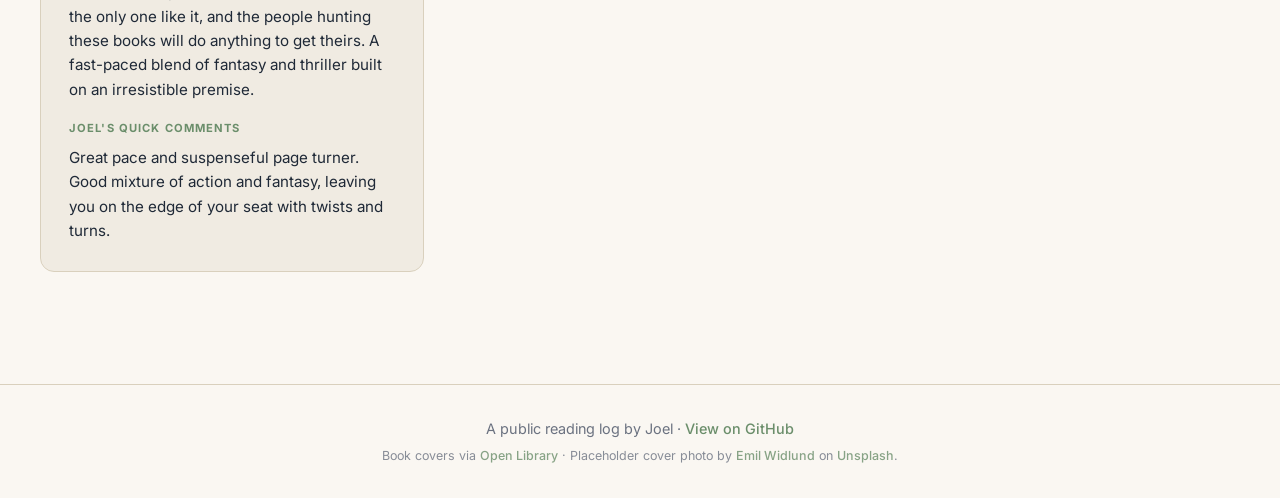
==== commit 6ad0ab73: "Update footer photo credit to Emil Widlund The placeholder cover swapped in the previous commit is b" ====
--- a/fiction.html
+++ b/fiction.html
@@ -200,7 +200,7 @@
   <footer class="footer">
     <div class="container">
       <p>A public reading log by Joel · <a href="https://github.com/Jakayus/ReadingTheseBooks">View on GitHub</a></p>
-      <p class="footer-credit">Book covers via <a href="https://openlibrary.org">Open Library</a> · Placeholder cover photo by <a href="https://unsplash.com/@impatrickt">Patrick Tomasso</a> on <a href="https://unsplash.com/">Unsplash</a>.</p>
+      <p class="footer-credit">Book covers via <a href="https://openlibrary.org">Open Library</a> · Placeholder cover photo by <a href="https://unsplash.com/@emilwidlund">Emil Widlund</a> on <a href="https://unsplash.com/">Unsplash</a>.</p>
     </div>
   </footer>
 
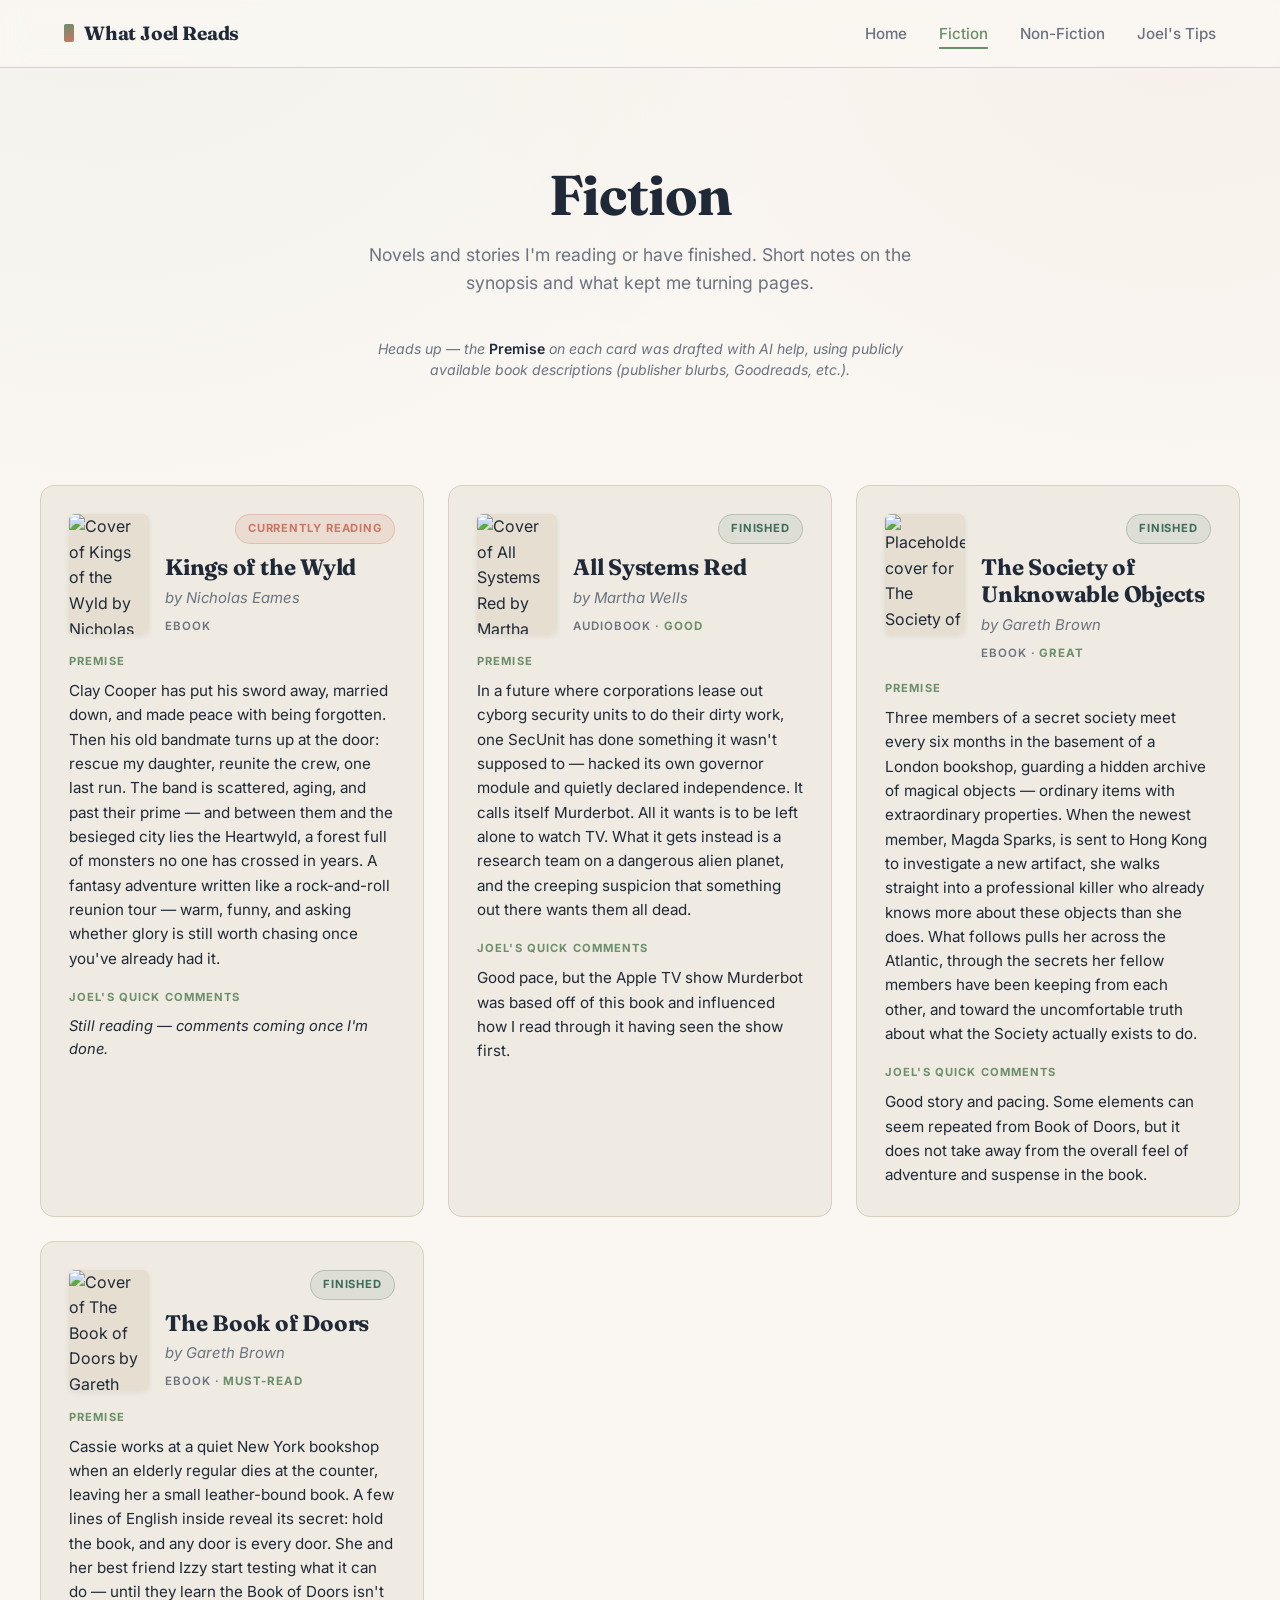
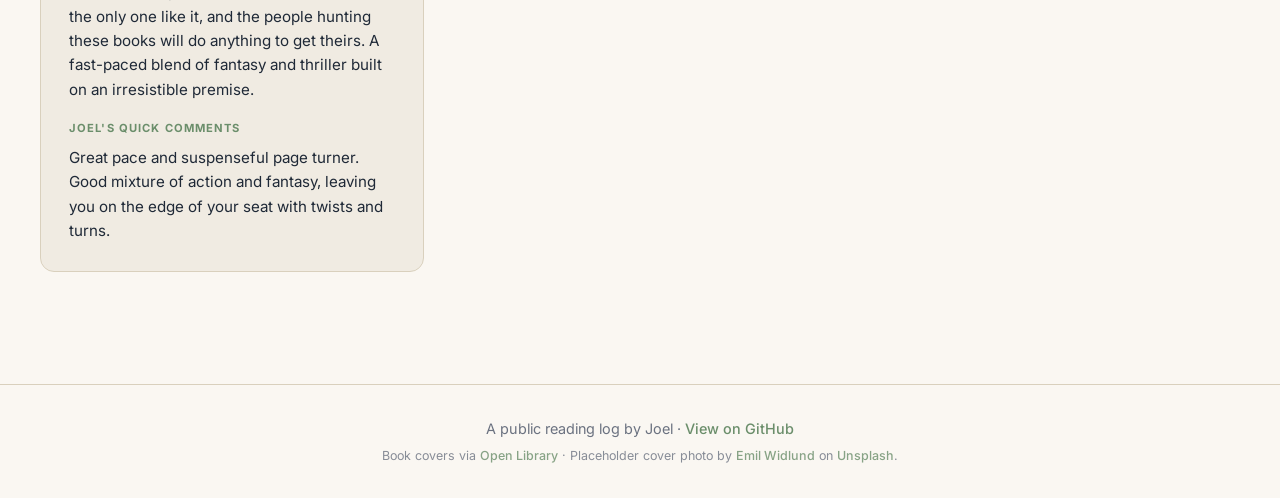
==== commit c9df7e98: "Mark All Systems Red as finished with good tier https://claude.ai/code/session_01SkWP4vAraS5nYYcDrHq" ====
--- a/fiction.html
+++ b/fiction.html
@@ -119,9 +119,9 @@
             <div class="book-title-block">
               <h2 class="book-title">All Systems Red</h2>
               <p class="book-author">by Martha Wells</p>
-              <p class="book-meta">Audiobook</p>
-            </div>
-            <span class="status status-reading">Currently Reading</span>
+              <p class="book-meta">Audiobook · <span class="tier">good</span></p>
+            </div>
+            <span class="status status-finished">Finished</span>
           </div>
           <div class="book-section">
             <h4>Premise</h4>
@@ -129,7 +129,7 @@
           </div>
           <div class="book-section">
             <h4>Joel's Quick Comments</h4>
-            <p class="book-placeholder">Still reading — comments coming once I'm done.</p>
+            <p>Good pace, but the Apple TV show Murderbot was based off of this book and influenced how I read through it having seen the show first.</p>
           </div>
         </article>
 
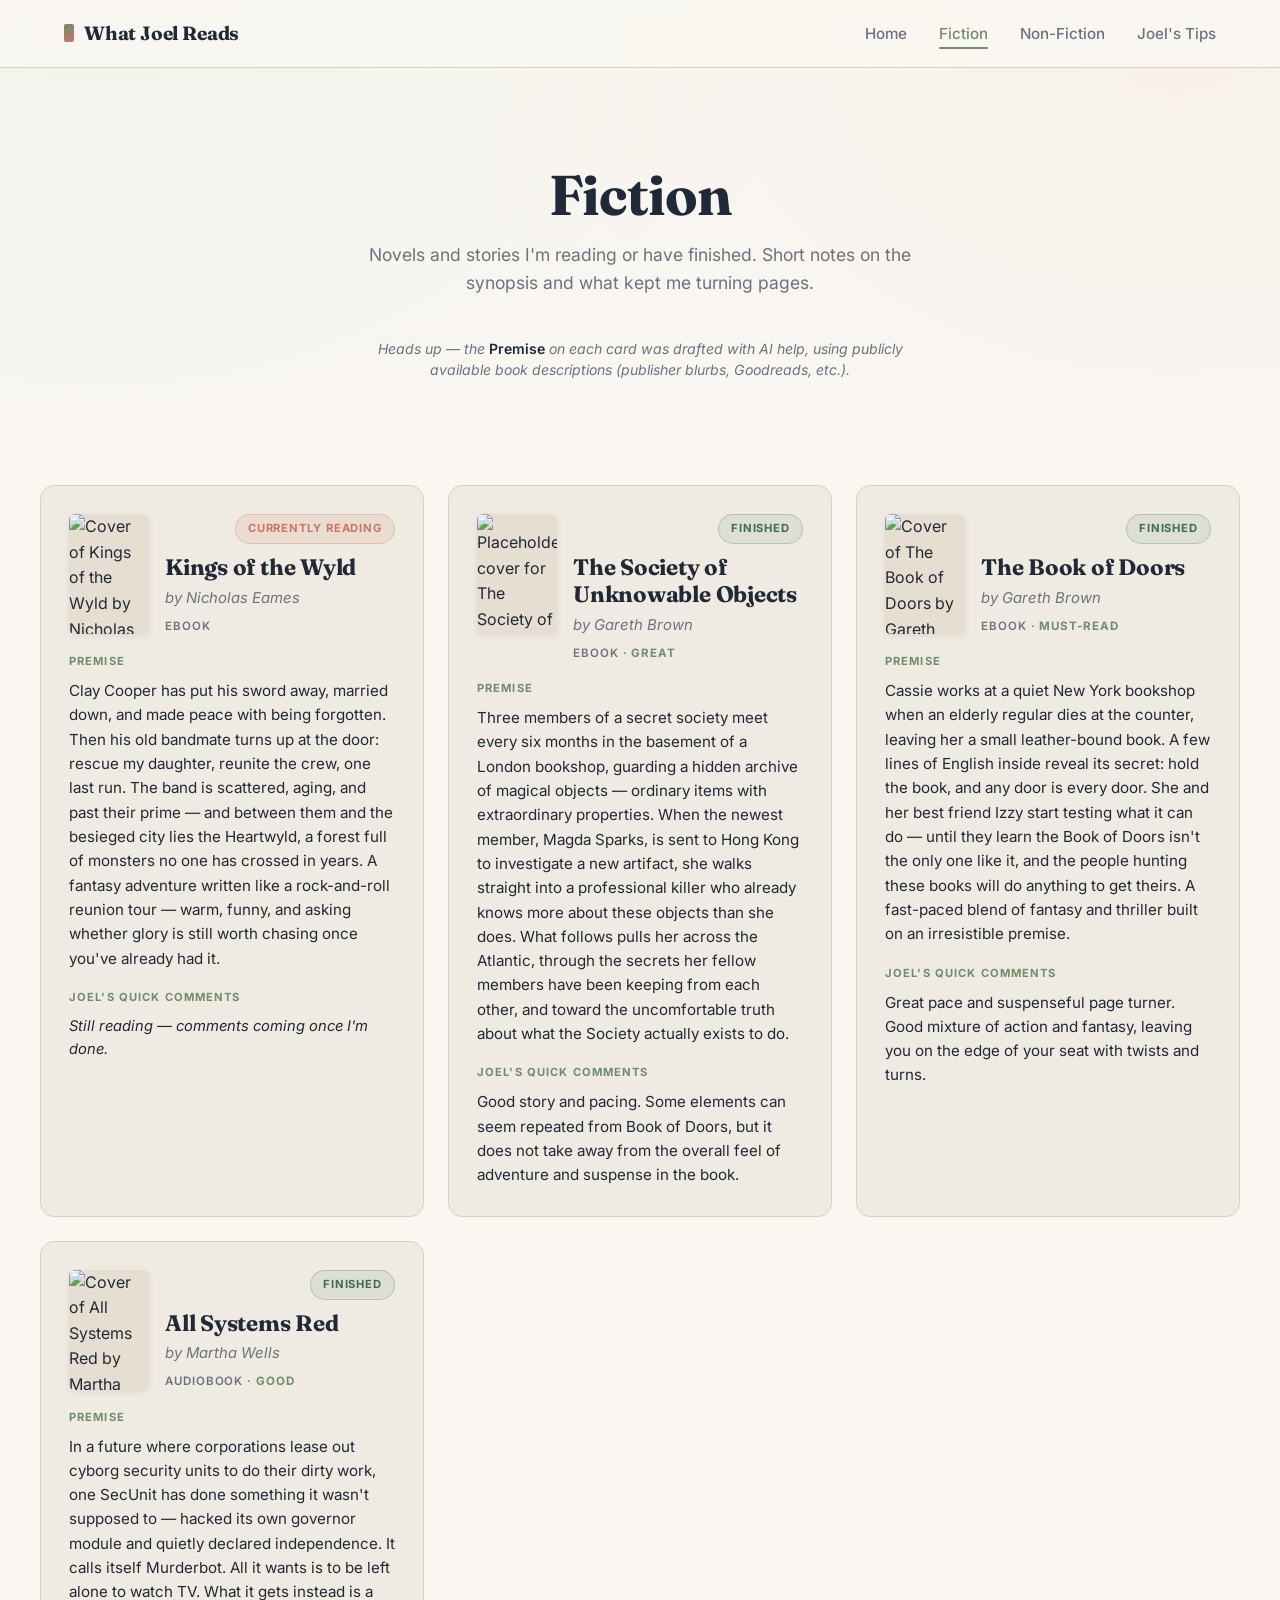
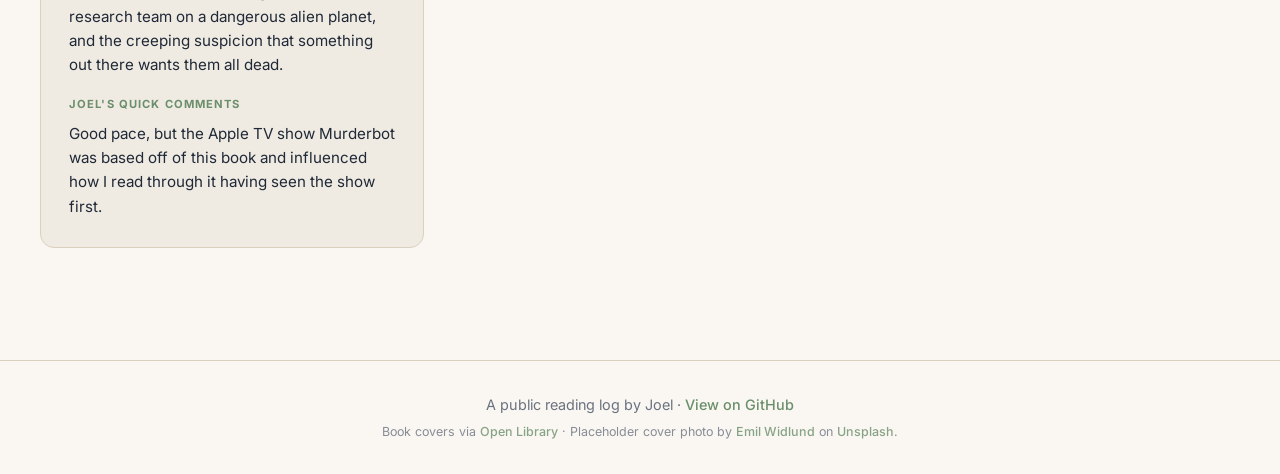
==== commit 447bfb27: "Mark All Systems Red, Expectation Gap, and Ruthless Elimination of Hurry as finished Move the three " ====
--- a/fiction.html
+++ b/fiction.html
@@ -112,30 +112,6 @@
         <article class="book-card fade-up delay-1">
           <div class="book-card-head">
             <img class="book-cover"
-                 src="https://covers.openlibrary.org/b/isbn/9780765397522-M.jpg?default=false"
-                 alt="Cover of All Systems Red by Martha Wells"
-                 loading="lazy"
-                 onerror="this.onerror=null;this.src='https://images.unsplash.com/photo-1568667256531-7d5ac92eaa7a?w=400&amp;auto=format&amp;fit=crop&amp;q=80';">
-            <div class="book-title-block">
-              <h2 class="book-title">All Systems Red</h2>
-              <p class="book-author">by Martha Wells</p>
-              <p class="book-meta">Audiobook · <span class="tier">good</span></p>
-            </div>
-            <span class="status status-finished">Finished</span>
-          </div>
-          <div class="book-section">
-            <h4>Premise</h4>
-            <p>In a future where corporations lease out cyborg security units to do their dirty work, one SecUnit has done something it wasn't supposed to — hacked its own governor module and quietly declared independence. It calls itself Murderbot. All it wants is to be left alone to watch TV. What it gets instead is a research team on a dangerous alien planet, and the creeping suspicion that something out there wants them all dead.</p>
-          </div>
-          <div class="book-section">
-            <h4>Joel's Quick Comments</h4>
-            <p>Good pace, but the Apple TV show Murderbot was based off of this book and influenced how I read through it having seen the show first.</p>
-          </div>
-        </article>
-
-        <article class="book-card fade-up delay-2">
-          <div class="book-card-head">
-            <img class="book-cover"
                  src="https://images.unsplash.com/photo-1568667256531-7d5ac92eaa7a?w=400&amp;auto=format&amp;fit=crop&amp;q=80"
                  alt="Placeholder cover for The Society of Unknowable Objects by Gareth Brown"
                  loading="lazy">
@@ -164,7 +140,7 @@
           </div>
         </article>
 
-        <article class="book-card fade-up delay-3">
+        <article class="book-card fade-up delay-2">
           <div class="book-card-head">
             <img class="book-cover"
                  src="https://covers.openlibrary.org/b/isbn/9780063323988-M.jpg?default=false"
@@ -193,6 +169,30 @@
               you on the edge of your seat with twists and turns.</p>
           </div>
         </article>
+
+        <article class="book-card fade-up delay-3">
+          <div class="book-card-head">
+            <img class="book-cover"
+                 src="https://covers.openlibrary.org/b/isbn/9780765397522-M.jpg?default=false"
+                 alt="Cover of All Systems Red by Martha Wells"
+                 loading="lazy"
+                 onerror="this.onerror=null;this.src='https://images.unsplash.com/photo-1568667256531-7d5ac92eaa7a?w=400&amp;auto=format&amp;fit=crop&amp;q=80';">
+            <div class="book-title-block">
+              <h2 class="book-title">All Systems Red</h2>
+              <p class="book-author">by Martha Wells</p>
+              <p class="book-meta">Audiobook · <span class="tier">good</span></p>
+            </div>
+            <span class="status status-finished">Finished</span>
+          </div>
+          <div class="book-section">
+            <h4>Premise</h4>
+            <p>In a future where corporations lease out cyborg security units to do their dirty work, one SecUnit has done something it wasn't supposed to — hacked its own governor module and quietly declared independence. It calls itself Murderbot. All it wants is to be left alone to watch TV. What it gets instead is a research team on a dangerous alien planet, and the creeping suspicion that something out there wants them all dead.</p>
+          </div>
+          <div class="book-section">
+            <h4>Joel's Quick Comments</h4>
+            <p>Good pace, but the Apple TV show Murderbot was based off of this book and influenced how I read through it having seen the show first.</p>
+          </div>
+        </article>
       </div>
     </section>
   </main>
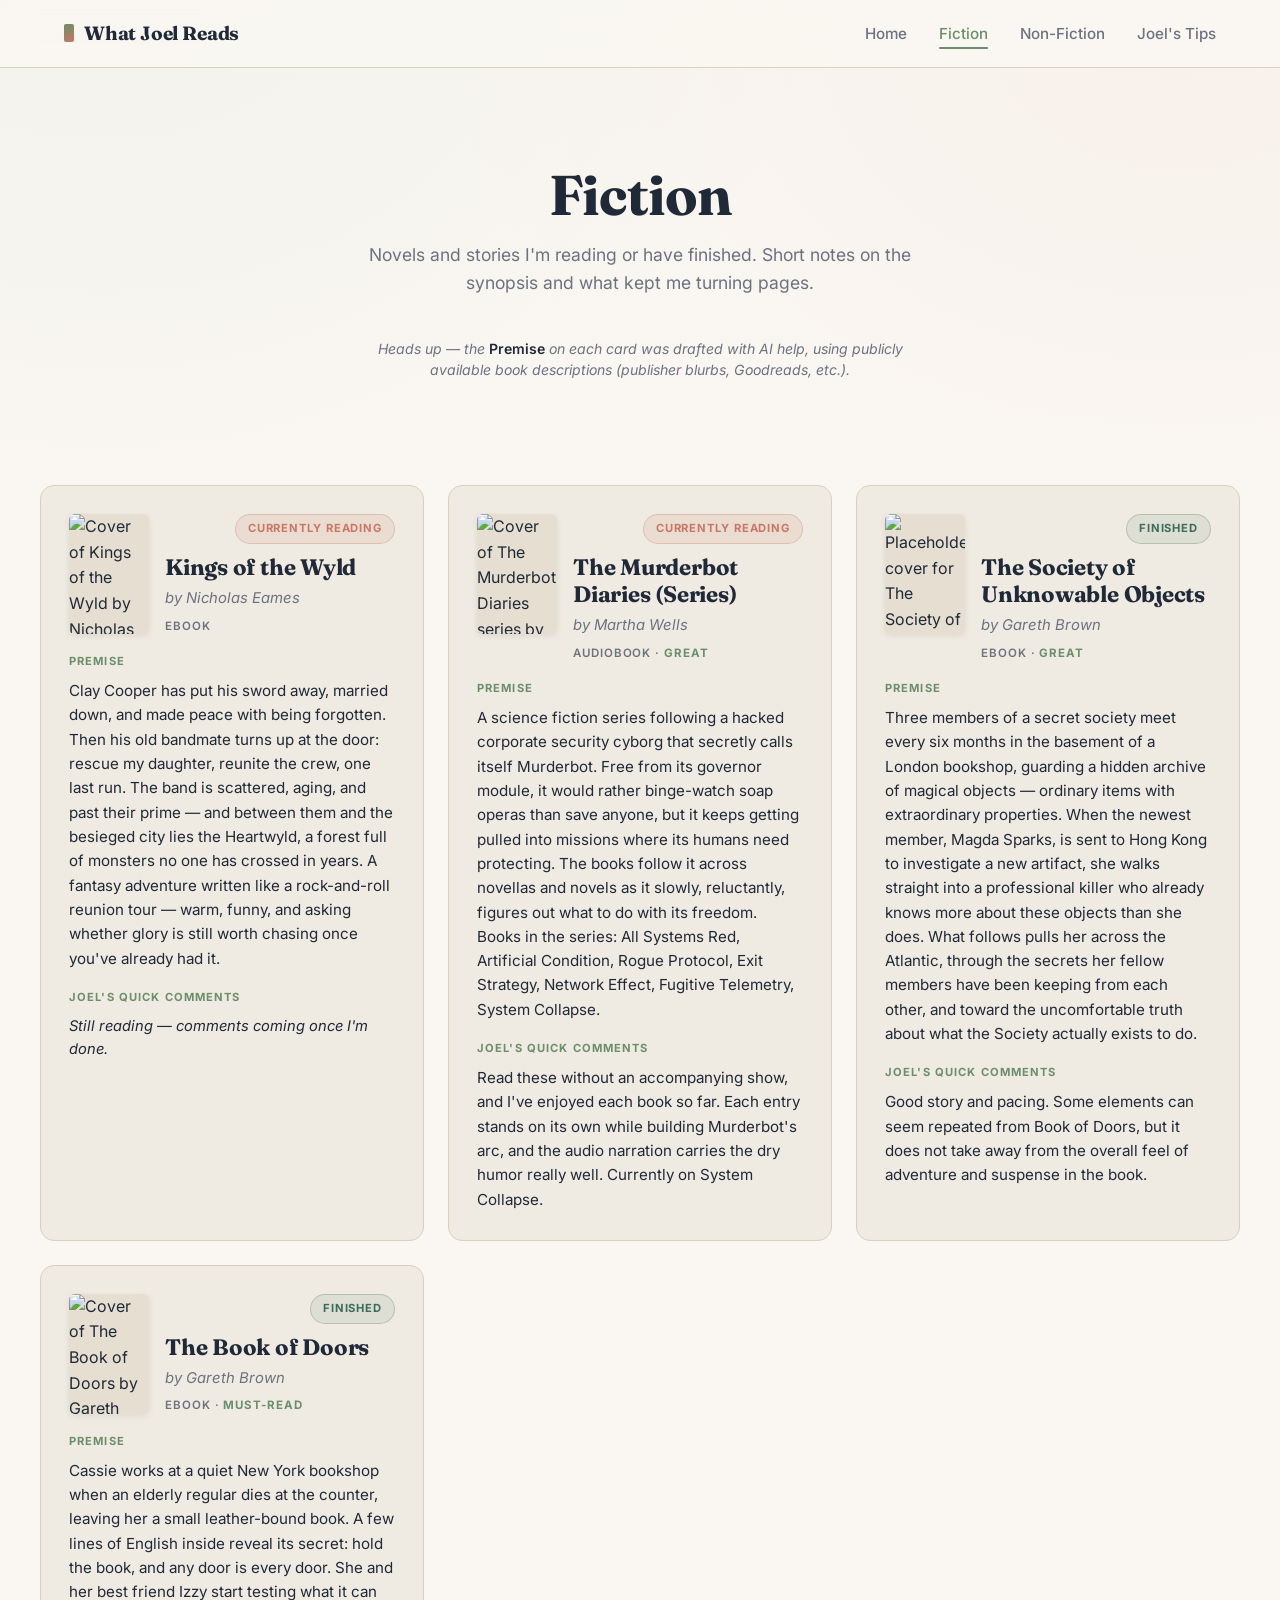
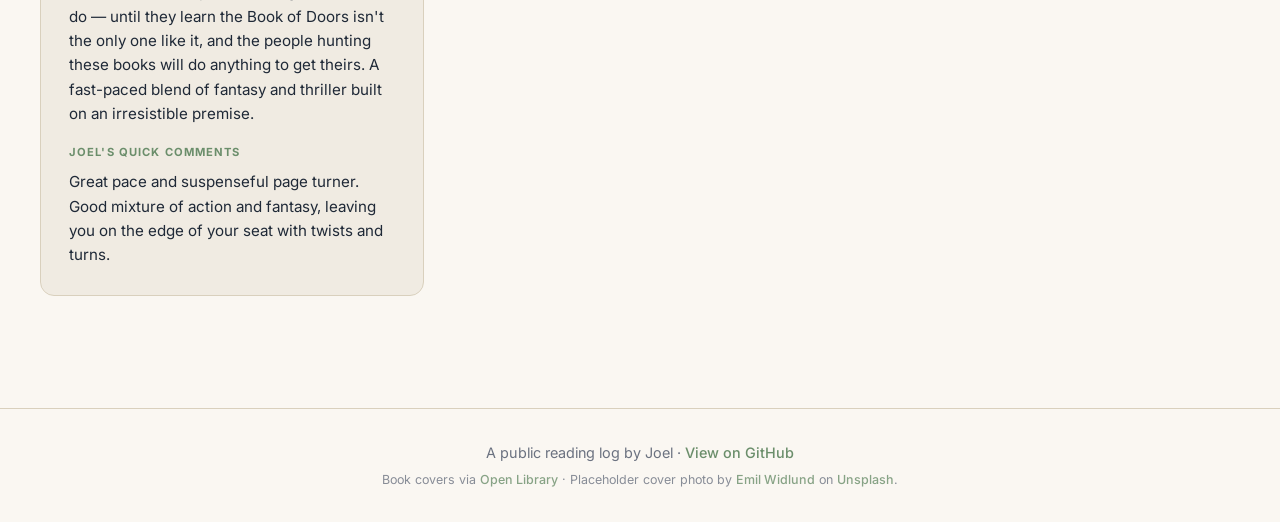
==== commit 5b53dc87: "Consolidate Murderbot Diaries into a single series card Replace the standalone All Systems Red card " ====
--- a/fiction.html
+++ b/fiction.html
@@ -112,6 +112,31 @@
         <article class="book-card fade-up delay-1">
           <div class="book-card-head">
             <img class="book-cover"
+                 src="https://covers.openlibrary.org/b/isbn/9780765397522-M.jpg?default=false"
+                 alt="Cover of The Murderbot Diaries series by Martha Wells"
+                 loading="lazy"
+                 onerror="this.onerror=null;this.src='https://images.unsplash.com/photo-1568667256531-7d5ac92eaa7a?w=400&amp;auto=format&amp;fit=crop&amp;q=80';">
+            <div class="book-title-block">
+              <h2 class="book-title">The Murderbot Diaries (Series)</h2>
+              <p class="book-author">by Martha Wells</p>
+              <p class="book-meta">Audiobook · <span class="tier">great</span></p>
+            </div>
+            <span class="status status-reading">Currently Reading</span>
+          </div>
+          <div class="book-section">
+            <h4>Premise</h4>
+            <p>A science fiction series following a hacked corporate security cyborg that secretly calls itself Murderbot. Free from its governor module, it would rather binge-watch soap operas than save anyone, but it keeps getting pulled into missions where its humans need protecting. The books follow it across novellas and novels as it slowly, reluctantly, figures out what to do with its freedom.</p>
+            <p>Books in the series: All Systems Red, Artificial Condition, Rogue Protocol, Exit Strategy, Network Effect, Fugitive Telemetry, System Collapse.</p>
+          </div>
+          <div class="book-section">
+            <h4>Joel's Quick Comments</h4>
+            <p>Read these without an accompanying show, and I've enjoyed each book so far. Each entry stands on its own while building Murderbot's arc, and the audio narration carries the dry humor really well. Currently on System Collapse.</p>
+          </div>
+        </article>
+
+        <article class="book-card fade-up delay-2">
+          <div class="book-card-head">
+            <img class="book-cover"
                  src="https://images.unsplash.com/photo-1568667256531-7d5ac92eaa7a?w=400&amp;auto=format&amp;fit=crop&amp;q=80"
                  alt="Placeholder cover for The Society of Unknowable Objects by Gareth Brown"
                  loading="lazy">
@@ -140,7 +165,7 @@
           </div>
         </article>
 
-        <article class="book-card fade-up delay-2">
+        <article class="book-card fade-up delay-3">
           <div class="book-card-head">
             <img class="book-cover"
                  src="https://covers.openlibrary.org/b/isbn/9780063323988-M.jpg?default=false"
@@ -169,30 +194,6 @@
               you on the edge of your seat with twists and turns.</p>
           </div>
         </article>
-
-        <article class="book-card fade-up delay-3">
-          <div class="book-card-head">
-            <img class="book-cover"
-                 src="https://covers.openlibrary.org/b/isbn/9780765397522-M.jpg?default=false"
-                 alt="Cover of All Systems Red by Martha Wells"
-                 loading="lazy"
-                 onerror="this.onerror=null;this.src='https://images.unsplash.com/photo-1568667256531-7d5ac92eaa7a?w=400&amp;auto=format&amp;fit=crop&amp;q=80';">
-            <div class="book-title-block">
-              <h2 class="book-title">All Systems Red</h2>
-              <p class="book-author">by Martha Wells</p>
-              <p class="book-meta">Audiobook · <span class="tier">good</span></p>
-            </div>
-            <span class="status status-finished">Finished</span>
-          </div>
-          <div class="book-section">
-            <h4>Premise</h4>
-            <p>In a future where corporations lease out cyborg security units to do their dirty work, one SecUnit has done something it wasn't supposed to — hacked its own governor module and quietly declared independence. It calls itself Murderbot. All it wants is to be left alone to watch TV. What it gets instead is a research team on a dangerous alien planet, and the creeping suspicion that something out there wants them all dead.</p>
-          </div>
-          <div class="book-section">
-            <h4>Joel's Quick Comments</h4>
-            <p>Good pace, but the Apple TV show Murderbot was based off of this book and influenced how I read through it having seen the show first.</p>
-          </div>
-        </article>
       </div>
     </section>
   </main>
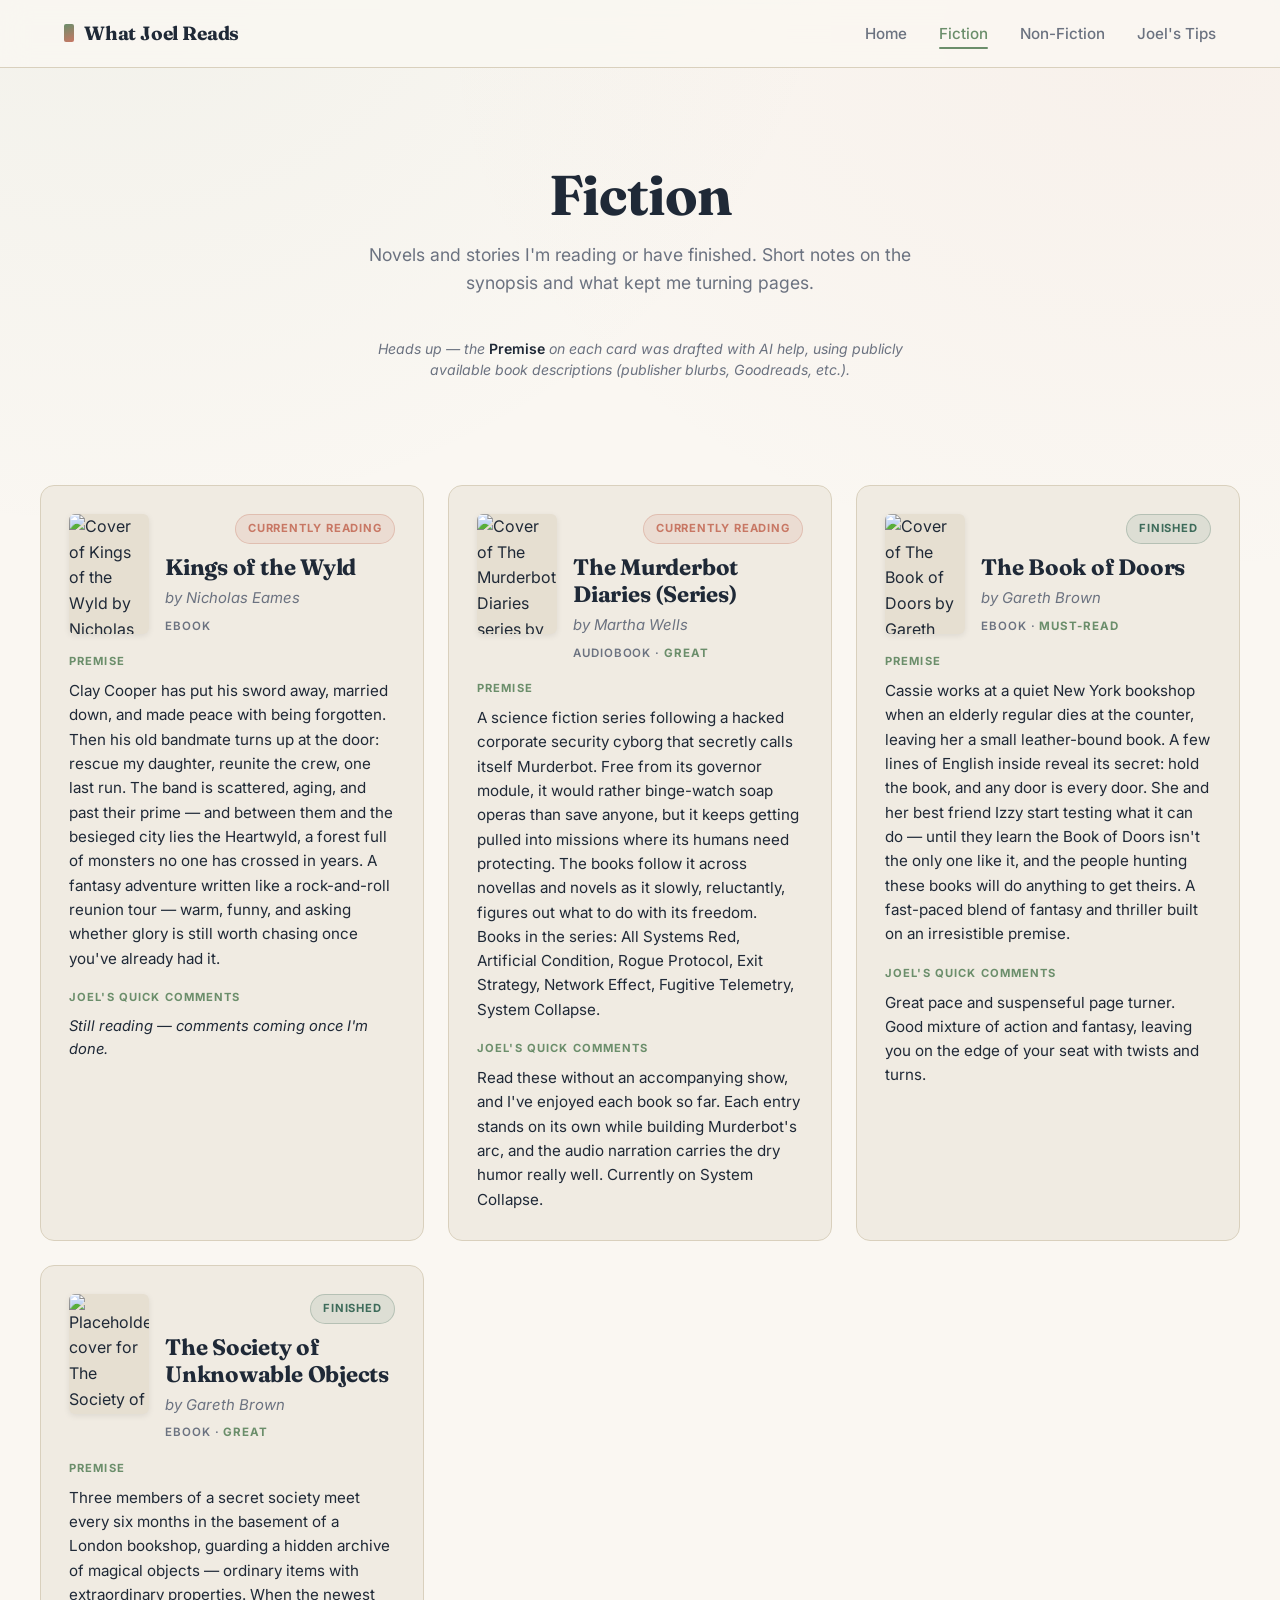
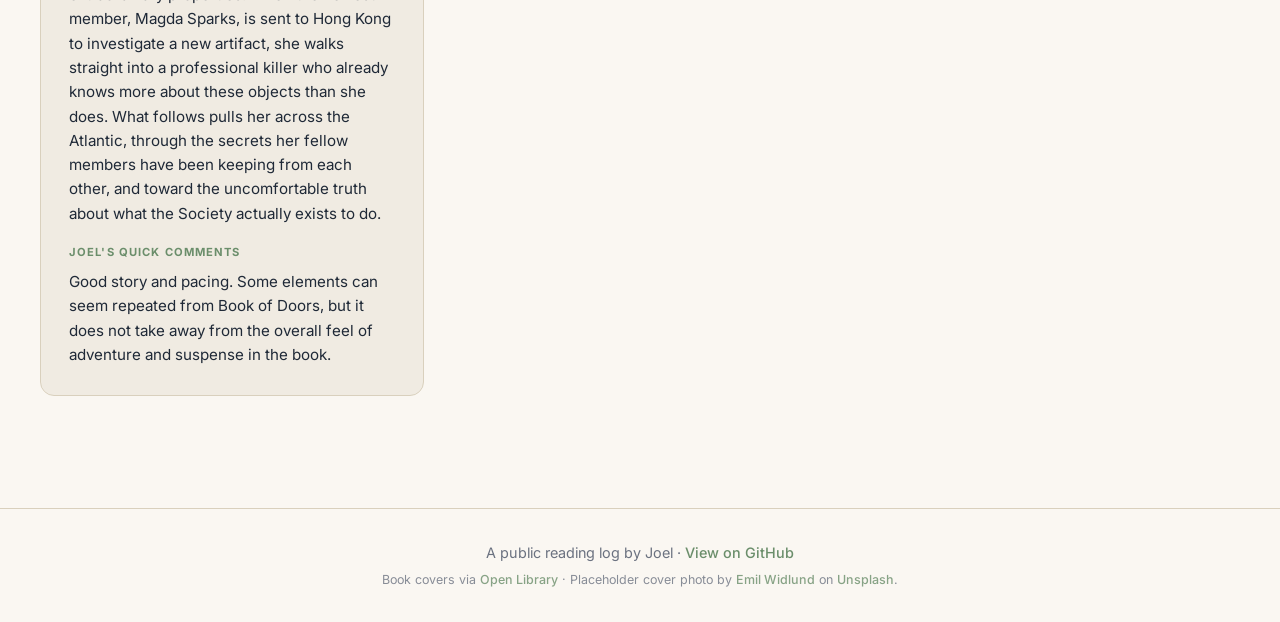
==== commit 634b0970: "Auto-sort book grids by status then tier in script.js Books were hand-ordered in the HTML with no wi" ====
--- a/fiction.html
+++ b/fiction.html
@@ -137,6 +137,36 @@
         <article class="book-card fade-up delay-2">
           <div class="book-card-head">
             <img class="book-cover"
+                 src="https://covers.openlibrary.org/b/isbn/9780063323988-M.jpg?default=false"
+                 alt="Cover of The Book of Doors by Gareth Brown"
+                 loading="lazy"
+                 onerror="this.onerror=null;this.src='https://images.unsplash.com/photo-1568667256531-7d5ac92eaa7a?w=400&amp;auto=format&amp;fit=crop&amp;q=80';">
+            <div class="book-title-block">
+              <h2 class="book-title">The Book of Doors</h2>
+              <p class="book-author">by Gareth Brown</p>
+              <p class="book-meta">Ebook · <span class="tier">must-read</span></p>
+            </div>
+            <span class="status status-finished">Finished</span>
+          </div>
+          <div class="book-section">
+            <h4>Premise</h4>
+            <p>Cassie works at a quiet New York bookshop when an elderly regular dies at the
+              counter, leaving her a small leather-bound book. A few lines of English inside reveal
+              its secret: hold the book, and any door is every door. She and her best friend Izzy
+              start testing what it can do — until they learn the Book of Doors isn't the only one
+              like it, and the people hunting these books will do anything to get theirs. A
+              fast-paced blend of fantasy and thriller built on an irresistible premise.</p>
+          </div>
+          <div class="book-section">
+            <h4>Joel's Quick Comments</h4>
+            <p>Great pace and suspenseful page turner. Good mixture of action and fantasy, leaving
+              you on the edge of your seat with twists and turns.</p>
+          </div>
+        </article>
+
+        <article class="book-card fade-up delay-3">
+          <div class="book-card-head">
+            <img class="book-cover"
                  src="https://images.unsplash.com/photo-1568667256531-7d5ac92eaa7a?w=400&amp;auto=format&amp;fit=crop&amp;q=80"
                  alt="Placeholder cover for The Society of Unknowable Objects by Gareth Brown"
                  loading="lazy">
@@ -164,36 +194,6 @@
               does not take away from the overall feel of adventure and suspense in the book.</p>
           </div>
         </article>
-
-        <article class="book-card fade-up delay-3">
-          <div class="book-card-head">
-            <img class="book-cover"
-                 src="https://covers.openlibrary.org/b/isbn/9780063323988-M.jpg?default=false"
-                 alt="Cover of The Book of Doors by Gareth Brown"
-                 loading="lazy"
-                 onerror="this.onerror=null;this.src='https://images.unsplash.com/photo-1568667256531-7d5ac92eaa7a?w=400&amp;auto=format&amp;fit=crop&amp;q=80';">
-            <div class="book-title-block">
-              <h2 class="book-title">The Book of Doors</h2>
-              <p class="book-author">by Gareth Brown</p>
-              <p class="book-meta">Ebook · <span class="tier">must-read</span></p>
-            </div>
-            <span class="status status-finished">Finished</span>
-          </div>
-          <div class="book-section">
-            <h4>Premise</h4>
-            <p>Cassie works at a quiet New York bookshop when an elderly regular dies at the
-              counter, leaving her a small leather-bound book. A few lines of English inside reveal
-              its secret: hold the book, and any door is every door. She and her best friend Izzy
-              start testing what it can do — until they learn the Book of Doors isn't the only one
-              like it, and the people hunting these books will do anything to get theirs. A
-              fast-paced blend of fantasy and thriller built on an irresistible premise.</p>
-          </div>
-          <div class="book-section">
-            <h4>Joel's Quick Comments</h4>
-            <p>Great pace and suspenseful page turner. Good mixture of action and fantasy, leaving
-              you on the edge of your seat with twists and turns.</p>
-          </div>
-        </article>
       </div>
     </section>
   </main>
